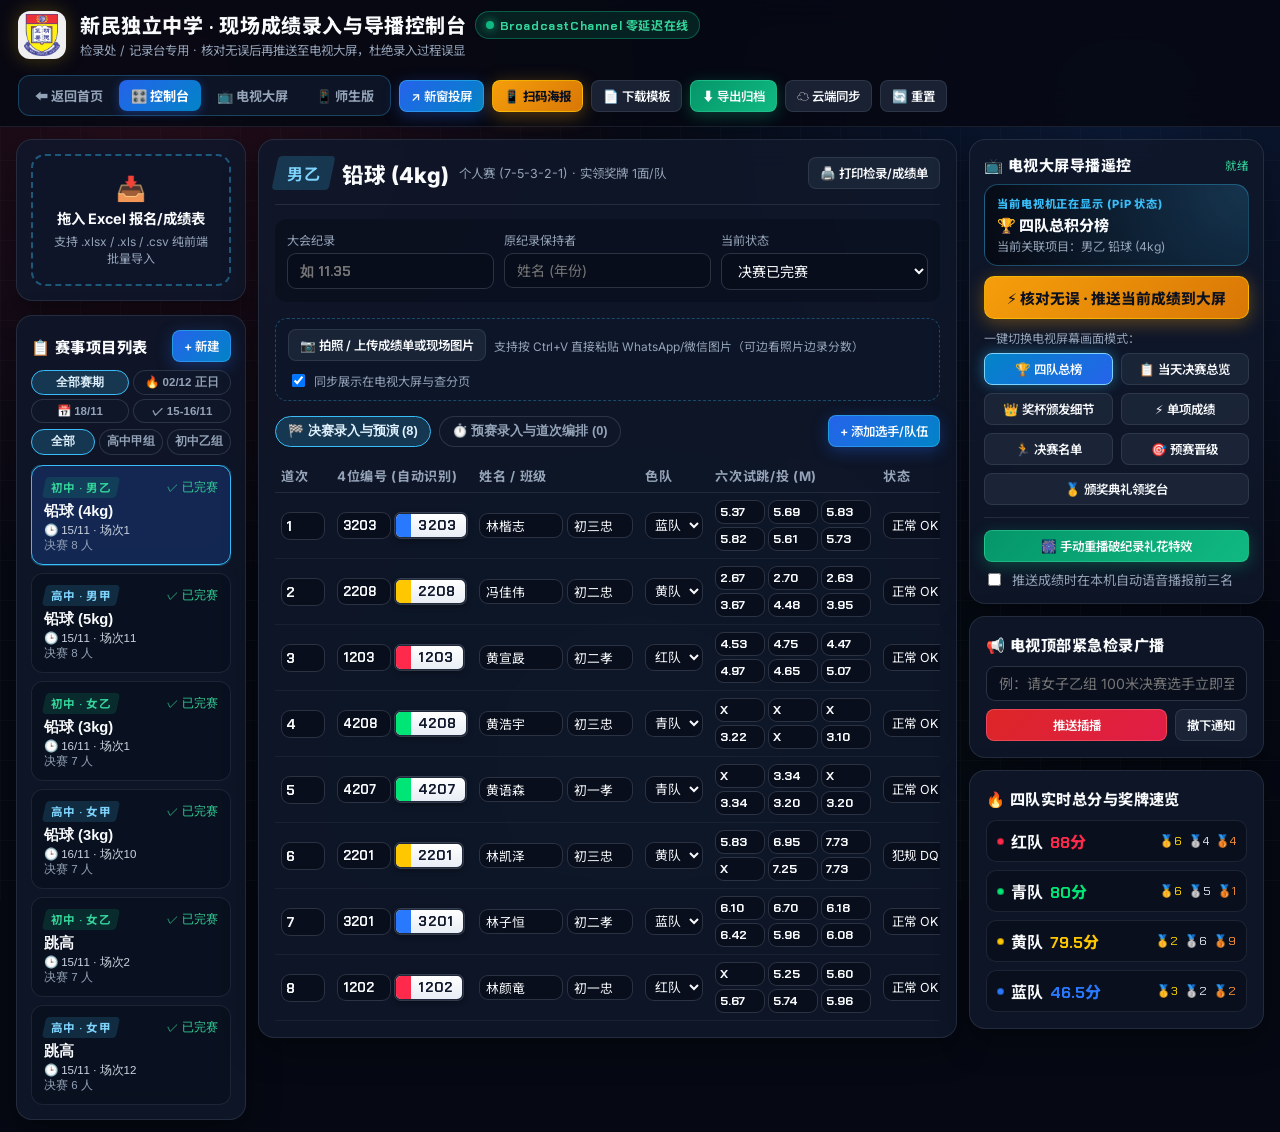
==== admin.html @ b1f63392 "feat: 优化线上电视大屏云同步速度（6秒轮询+直读GitHub最新提交+同步礼花指令）" ====
<!DOCTYPE html>
<html lang="zh-CN">
<head>
  <meta charset="UTF-8" />
  <meta name="viewport" content="width=device-width, initial-scale=1.0" />
  <title>新民独立中学 2026 运动会 · 现场录入与大屏导播控制台</title>
  <link rel="preconnect" href="https://fonts.googleapis.com" />
  <link rel="preconnect" href="https://fonts.gstatic.com" crossorigin />
  <link href="https://fonts.googleapis.com/css2?family=Chakra+Petch:wght@600;700;800&family=Inter:wght@400;500;600;700&family=Noto+Sans+SC:wght@400;500;700;900&display=swap" rel="stylesheet" />
  <link rel="stylesheet" href="https://cdnjs.cloudflare.com/ajax/libs/animate.css/4.1.1/animate.min.css" />
  <link rel="stylesheet" href="./css/style.css?v=20261126v1" />
  <script src="https://cdn.sheetjs.com/xlsx-0.20.2/package/dist/xlsx.full.min.js"></script>
  <script src="https://cdnjs.cloudflare.com/ajax/libs/qrcodejs/1.0.0/qrcode.min.js"></script>
</head>
<body class="arena-bg">
  <!-- 顶部导航 -->
  <header class="top-navbar no-print">
    <div class="nav-inner">
      <div class="brand-area">
        <div class="school-logo-wrap">
          <img src="./Sin Min Logo.png" alt="新民独立中学校徽" />
        </div>
        <div class="brand-title">
          <h1>
            <span>新民独立中学 · 现场成绩录入与导播控制台</span>
            <span class="live-dot">BroadcastChannel 零延迟在线</span>
          </h1>
          <p>检录处 / 记录台专用 · 核对无误后再推送至电视大屏，杜绝录入过程误显</p>
        </div>
      </div>

      <div class="nav-actions">
        <nav class="page-switcher-bar" aria-label="页面切换与返回">
          <a href="./index.html" class="switcher-pill" title="返回工作总览首页">⬅ 返回首页</a>
          <span class="switcher-pill active">🎛️ 控制台</span>
          <a href="./tv-display.html" class="switcher-pill" title="直接进入电视大屏页">📺 电视大屏</a>
          <a href="./live.html" target="_blank" class="switcher-pill" title="打开给全校师生看的纯净只读查分页">📱 师生版</a>
        </nav>
        <a href="./tv-display.html" target="_blank" class="btn btn-sm btn-primary" title="在新窗口打开大屏以拖动至电视/LED扩展屏">↗ 新窗投屏</a>
        <button class="btn btn-sm btn-gold" id="btn-open-qr-poster" title="生成并打印给学生与老师扫码查分的 A4 海报">📱 扫码海报</button>
        <button class="btn btn-sm" id="btn-dl-template">📄 下载模板</button>
        <button class="btn btn-sm btn-emerald" id="btn-admin-export">⬇️ 导出归档</button>
        <button class="btn btn-sm" id="btn-cloud-config">☁️ 云端同步</button>
        <button class="btn btn-sm" id="btn-reset-demo" title="重置为初始演示数据">🔄 重置</button>
      </div>
    </div>
  </header>

  <main class="admin-layout">
    <!-- 左栏：Excel 导入与项目选择 -->
    <aside class="admin-sidebar-col no-print" style="display:flex; flex-direction:column; gap:14px;">
      <div class="glass-panel" style="padding:14px;">
        <div class="dropzone-box" id="excel-dropzone">
          <div style="font-size:1.5rem; margin-bottom:4px;">📥</div>
          <div style="font-weight:700; font-size:0.9rem;">拖入 Excel 报名/成绩表</div>
          <div style="font-size:0.75rem; color:var(--text-secondary); margin-top:4px;">支持 .xlsx / .xls / .csv 纯前端批量导入</div>
          <input type="file" id="admin-excel-input" accept=".xlsx,.xls,.csv" hidden />
        </div>
      </div>

      <div class="glass-panel" style="padding:14px;">
        <div class="section-header" style="margin-bottom:8px;">
          <h2 class="section-title" style="font-size:0.95rem;">📋 赛事项目列表</h2>
          <button class="btn btn-sm btn-primary" id="btn-open-new-event">+ 新建</button>
        </div>
        <div style="display:flex; gap:4px; flex-wrap:wrap; margin-bottom:6px;" id="admin-day-tabs">
          <button class="chip-btn active" style="flex:1 1 46%; padding:4px 5px; font-size:0.72rem;" data-admin-day="all">全部赛期</button>
          <button class="chip-btn" style="flex:1 1 46%; padding:4px 5px; font-size:0.72rem;" data-admin-day="02/12">🔥 02/12 正日</button>
          <button class="chip-btn" style="flex:1 1 46%; padding:4px 5px; font-size:0.72rem;" data-admin-day="18/11">📅 18/11</button>
          <button class="chip-btn" style="flex:1 1 46%; padding:4px 5px; font-size:0.72rem;" data-admin-day="early">✓ 15-16/11</button>
        </div>
        <div style="display:flex; gap:4px; margin-bottom:10px;" id="admin-div-tabs">
          <button class="chip-btn active" style="flex:1; padding:4px 6px; font-size:0.74rem;" data-admin-div="all">全部</button>
          <button class="chip-btn" style="flex:1; padding:4px 6px; font-size:0.74rem;" data-admin-div="senior">高中甲组</button>
          <button class="chip-btn" style="flex:1; padding:4px 6px; font-size:0.74rem;" data-admin-div="junior">初中乙组</button>
        </div>
        <div class="admin-sidebar-events" id="admin-events-list"></div>
      </div>
    </aside>

    <!-- 中栏：核心成绩录入与自动计算工作台 -->
    <section class="glass-panel" style="padding:16px;" id="admin-workspace"></section>

    <!-- 右栏：大屏导播遥控与积分速览 -->
    <aside class="admin-director-col no-print" style="display:flex; flex-direction:column; gap:12px;">
      <div class="glass-panel" style="padding:14px;">
        <div class="section-header" style="margin-bottom:8px;">
          <h3 class="section-title" style="font-size:0.94rem;">📺 电视大屏导播遥控</h3>
          <span style="font-size:0.72rem; color:#34d399;" id="director-sync-hint">就绪</span>
        </div>

        <!-- PiP 电视画面实时状态预览 -->
        <div class="pip-preview" style="margin-bottom:10px; padding:10px 12px;">
          <div style="font-size:0.7rem; color:var(--accent-cyan); font-weight:800; letter-spacing:0.08em; margin-bottom:3px;">当前电视机正在显示 (PiP 状态)</div>
          <div style="font-size:0.94rem; font-weight:800;" id="pip-mode-text">-</div>
          <div style="font-size:0.76rem; color:var(--text-secondary); margin-top:2px;" id="pip-event-text">-</div>
        </div>

        <button class="btn btn-gold" style="width:100%; padding:10px 12px; font-size:0.92rem; margin-bottom:10px;" id="btn-push-results-tv">
          ⚡ 核对无误 · 推送当前成绩到大屏
        </button>

        <div style="font-size:0.76rem; color:var(--text-secondary); margin-bottom:6px;">一键切换电视屏幕画面模式：</div>
        <div class="mode-btn-grid" id="director-mode-buttons">
          <button class="btn btn-sm" data-tv-mode="standings">🏆 四队总榜</button>
          <button class="btn btn-sm" data-tv-mode="all_finals">📋 当天决赛总览</button>
          <button class="btn btn-sm" data-tv-mode="trophies">👑 奖杯颁发细节</button>
          <button class="btn btn-sm" data-tv-mode="live_results">⚡ 单项成绩</button>
          <button class="btn btn-sm" data-tv-mode="startlist">🏃 决赛名单</button>
          <button class="btn btn-sm" data-tv-mode="qualifiers">🎯 预赛晋级</button>
          <button class="btn btn-sm" data-tv-mode="podium" style="grid-column:span 2;">🥇 颁奖典礼领奖台</button>
        </div>

        <div style="display:flex; flex-direction:column; gap:8px; margin-top:12px; padding-top:12px; border-top:1px solid var(--border-subtle);">
          <button class="btn btn-sm btn-emerald" id="btn-trigger-fanfare">🎆 手动重播破纪录礼花特效</button>
          <label style="display:flex; align-items:center; gap:8px; font-size:0.82rem; cursor:pointer; color:var(--text-secondary);">
            <input type="checkbox" id="chk-auto-tts" />
            <span>推送成绩时在本机自动语音播报前三名</span>
          </label>
        </div>
      </div>

      <!-- 紧急检录通知广播 -->
      <div class="glass-panel" style="padding:16px;">
        <h3 class="section-title" style="font-size:0.95rem; margin-bottom:10px;">📢 电视顶部紧急检录广播</h3>
        <input type="text" id="input-urgent-notice" class="input-control" style="width:100%; margin-bottom:8px;" placeholder="例：请女子乙组 100米决赛选手立即至检录处！" />
        <div style="display:flex; gap:8px;">
          <button class="btn btn-sm btn-danger" style="flex:1;" id="btn-push-notice">推送插播</button>
          <button class="btn btn-sm" id="btn-clear-notice">撤下通知</button>
        </div>
      </div>

      <!-- 四队实时总分与奖牌速览 -->
      <div class="glass-panel" style="padding:16px;">
        <h3 class="section-title" style="font-size:0.95rem; margin-bottom:10px;">🔥 四队实时总分与奖牌速览</h3>
        <div id="admin-mini-standings" style="display:flex; flex-direction:column; gap:8px;"></div>
      </div>
    </aside>
  </main>

  <!-- 新建项目模态框 -->
  <div class="modal-backdrop" id="new-event-modal">
    <div class="glass-panel modal-card animate__animated animate__zoomIn animate__faster">
      <div class="section-header">
        <h3 class="section-title">➕ 新建比赛项目</h3>
        <button class="btn btn-sm" id="btn-close-new-ev">✕ 关闭</button>
      </div>
      <div style="display:grid; grid-template-columns:1fr 1fr; gap:12px;">
        <label style="font-size:0.82rem; color:var(--text-secondary);">项目名称
          <input type="text" id="new-ev-name" class="input-control" style="width:100%; margin-top:4px;" placeholder="例：400米 / 三级跳远" />
        </label>
        <label style="font-size:0.82rem; color:var(--text-secondary);">组别
          <select id="new-ev-group" class="select-control" style="width:100%; margin-top:4px;">
            <option value="男甲">男甲 (高中)</option>
            <option value="女甲">女甲 (高中)</option>
            <option value="男乙">男乙 (初中)</option>
            <option value="女乙">女乙 (初中)</option>
          </select>
        </label>
        <label style="font-size:0.82rem; color:var(--text-secondary);">项目类型
          <select id="new-ev-type" class="select-control" style="width:100%; margin-top:4px;">
            <option value="track">径赛 (时间越短越好)</option>
            <option value="field">田赛 (远度/高度越高越好，3次试跳)</option>
            <option value="relay">接力赛 (团体 10-7-5-3-1)</option>
            <option value="tug">拔河赛 (团体 10-7-5-3-1)</option>
          </select>
        </label>
        <label style="font-size:0.82rem; color:var(--text-secondary);">实体奖牌规则 (章程 9)
          <select id="new-ev-medal-rule" class="select-control" style="width:100%; margin-top:4px;">
            <option value="individual">个人项目 (前3名各1面)</option>
            <option value="relay">接力赛 (前3名各5面)</option>
            <option value="tug_or_grand">拔河 / 大队接力 (前3名各8面)</option>
          </select>
        </label>
        <label style="font-size:0.82rem; color:var(--text-secondary);">大会纪录（可选）
          <input type="text" id="new-ev-record" class="input-control" style="width:100%; margin-top:4px;" placeholder="例：52.30 或 5.45" />
        </label>
        <label style="font-size:0.82rem; color:var(--text-secondary);">比赛时间（可选）
          <input type="text" id="new-ev-time" class="input-control" style="width:100%; margin-top:4px;" placeholder="例：14:30" />
        </label>
      </div>
      <div style="margin-top:14px; display:flex; align-items:center; justify-content:space-between;">
        <label style="display:flex; align-items:center; gap:8px; font-size:0.84rem; cursor:pointer;">
          <input type="checkbox" id="new-ev-60m" />
          <span>60米项目 (启用 6 条决赛道次 4-3-2-5-1-6 规则)</span>
        </label>
        <button class="btn btn-primary" id="btn-create-event">确认创建</button>
      </div>
    </div>
  </div>

  <!-- 云端 GitHub & Google Sheets 同步配置模态框 -->
  <div class="modal-backdrop" id="cloud-modal">
    <div class="glass-panel modal-card animate__animated animate__zoomIn animate__faster">
      <div class="section-header">
        <h3 class="section-title">☁️ 云端同步设置（手机端浏览联动）</h3>
        <button class="btn btn-sm" id="btn-close-cloud">✕ 关闭</button>
      </div>
      <div style="display:flex; flex-direction:column; gap:14px;">
        <div style="padding:12px; border-radius:12px; background:rgba(56,189,248,0.08); border:1px solid rgba(56,189,248,0.28);">
          <div style="font-weight:800; font-size:0.88rem; color:#7dd3fc; margin-bottom:8px;">方案 A：GitHub Pages 直推同步（供全校师生手机浏览）</div>
          <div id="local-git-banner" style="display:none; padding:8px 10px; margin-bottom:8px; border-radius:8px; background:rgba(16,185,129,0.16); border:1px solid rgba(16,185,129,0.45); color:#6ee7b7; font-size:0.78rem; font-weight:700; line-height:1.5;">
            ✓ 本机免 Token 自动同步已启用：直接调用本电脑已登录的 Git 账号推送到 GitHub，无需填写下方 Token！
          </div>
          <div style="display:flex; flex-direction:column; gap:8px;">
            <label style="font-size:0.8rem; color:var(--text-secondary);">
              GitHub 仓库 (格式：用户名/仓库名)：
              <input type="text" id="cloud-gh-repo" class="input-control input-mono" style="width:100%; margin-top:4px;" placeholder="felixyu9722/sinmin-sports-2026" />
            </label>
            <label style="font-size:0.8rem; color:var(--text-secondary);">
              GitHub Token（仅保存在本机浏览器，不上传；用于自动更新 <code>data/live-state.json</code>）：
              <input type="password" id="cloud-gh-token" class="input-control input-mono" style="width:100%; margin-top:4px;" placeholder="ghp_... 或 github_pat_..." />
            </label>
            <label style="display:flex; align-items:center; gap:8px; font-size:0.82rem; cursor:pointer;">
              <input type="checkbox" id="cloud-gh-autopush" />
              <span>推送大屏时自动同步更新 GitHub 手机端成绩</span>
            </label>
            <div style="display:flex; gap:8px; flex-wrap:wrap;">
              <button class="btn btn-sm btn-primary" id="btn-push-gh-now">☁️ 立即同步到 GitHub</button>
              <button class="btn btn-sm" id="btn-dl-state-json">💾 导出 live-state.json</button>
            </div>
          </div>
        </div>

        <div style="padding:12px; border-radius:12px; background:rgba(15,23,42,0.55); border:1px solid var(--border-subtle);">
          <div style="font-weight:800; font-size:0.88rem; color:#e2e8f0; margin-bottom:8px;">方案 B：Google Sheets 同步（可选）</div>
          <div style="display:flex; flex-direction:column; gap:8px;">
            <label style="font-size:0.8rem; color:var(--text-secondary);">
              Google Apps Script Web App URL (推送写入表格)：
              <input type="url" id="cloud-webhook-url" class="input-control" style="width:100%; margin-top:4px;" placeholder="https://script.google.com/macros/s/.../exec" />
            </label>
            <label style="font-size:0.8rem; color:var(--text-secondary);">
              Google Sheets 已发布 CSV 链接 (从表格拉取)：
              <input type="url" id="cloud-csv-url" class="input-control" style="width:100%; margin-top:4px;" placeholder="https://docs.google.com/spreadsheets/d/.../pub?output=csv" />
            </label>
            <div style="display:flex; justify-content:flex-end; gap:8px;">
              <button class="btn btn-sm" id="btn-pull-cloud-now">从 CSV 拉取</button>
            </div>
          </div>
        </div>

        <div style="display:flex; justify-content:flex-end;">
          <button class="btn btn-emerald" id="btn-save-cloud">✓ 保存全部云端配置</button>
        </div>
      </div>
    </div>
  </div>

  <!-- 师生扫码查分 A4 海报模态框 -->
  <div class="modal-backdrop" id="qr-poster-modal">
    <div class="glass-panel modal-card animate__animated animate__zoomIn animate__faster" style="max-width:560px;">
      <div class="section-header no-print">
        <h3 class="section-title">📱 师生扫码查分海报（A4 一键打印）</h3>
        <button class="btn btn-sm" id="btn-close-qr-poster">✕ 关闭</button>
      </div>

      <div class="no-print" style="display:flex; gap:8px; margin-bottom:14px; align-items:center;">
        <input type="url" id="qr-target-url" class="input-control" style="flex:1; font-size:0.8rem;" value="https://felixyu9722.github.io/sinmin-sports-2026/live.html" />
        <button class="btn btn-sm" id="btn-regen-qr">更新二维码</button>
        <button class="btn btn-sm btn-primary" id="btn-print-qr-poster">🖨️ 打印 A4 海报</button>
      </div>

      <div id="qr-poster-printable" style="background:#ffffff; color:#0f172a; border-radius:16px; padding:28px 24px; text-align:center; border:2px solid #e2e8f0;">
        <img src="./Sin Min Logo.png" alt="新民独立中学校徽" style="width:76px; height:76px; object-fit:contain; margin-bottom:10px;" />
        <h2 style="margin:0; font-size:1.6rem; font-weight:900; color:#0f172a;">新民独立中学 2026 年度运动会</h2>
        <div style="font-size:0.82rem; color:#475569; letter-spacing:0.08em; margin-top:4px;">SIN MIN MIDDLE SCHOOL ANNUAL SPORTS MEET</div>

        <div style="display:grid; grid-template-columns:repeat(4, 1fr); gap:6px; max-width:260px; margin:16px auto;">
          <div style="height:6px; border-radius:999px; background:#ff2a4b;"></div>
          <div style="height:6px; border-radius:999px; background:#ffc700;"></div>
          <div style="height:6px; border-radius:999px; background:#2979ff;"></div>
          <div style="height:6px; border-radius:999px; background:#00e676;"></div>
        </div>

        <div style="display:inline-block; padding:14px; border-radius:14px; border:2px solid #cbd5e1; background:#ffffff; margin:6px 0 14px;">
          <div id="qr-code-container" style="display:flex; align-items:center; justify-content:center; min-width:220px; min-height:220px;"></div>
        </div>

        <div style="font-size:1.2rem; font-weight:900; color:#0f172a; margin-bottom:6px;">📱 手机扫码 · 实时查看赛程与成绩</div>
        <div style="font-size:0.88rem; color:#334155; line-height:1.6;">
          红黄蓝青实时总积分榜 · 破纪录英雄榜<br/>
          输入 4 位运动员编号或姓名，立即查看个人战绩
        </div>
        <div id="qr-url-caption" style="margin-top:12px; font-family:monospace; font-size:0.76rem; color:#64748b; word-break:break-all;">
          https://felixyu9722.github.io/sinmin-sports-2026/live.html
        </div>
      </div>
    </div>
  </div>

  <!-- 成绩单 / 现场图片放大对照弹窗 -->
  <div class="modal-backdrop" id="photo-zoom-modal">
    <div class="glass-panel modal-card" style="max-width:960px;">
      <div class="section-header" style="margin-bottom:10px;">
        <h3 class="section-title" id="photo-zoom-title">📷 成绩单 / 现场图片放大对照</h3>
        <button class="btn btn-sm" id="btn-close-photo-zoom">✕ 关闭</button>
      </div>
      <div style="text-align:center; background:rgba(9,14,28,0.8); padding:10px; border-radius:12px;">
        <img id="photo-zoom-img" src="" alt="放大图片" style="max-width:100%; max-height:76vh; border-radius:8px; object-fit:contain;" />
      </div>
    </div>
  </div>

  <datalist id="sinmin-student-datalist"></datalist>
  <script src="./student-directory/students-map.js"></script>
  <script src="./js/core.js?v=20261126v1"></script>
  <script>
    (function () {
      var S = window.SinMinSports;
      var state = S.loadState();
      var tvCmd = S.loadTvCommand(state);
      var selectedEventId = (state.events[0] && state.events[0].id) || '';
      var activeStage = 'final'; // 'final' | 'prelim'
      var sidebarDayFilter = 'all'; // 'all' | '02/12' | '18/11' | 'early'
      var sidebarDivFilter = 'all'; // 'all' | 'senior' | 'junior'

      // 加载本地学生名册自动联想（若存在于本机 student-directory）
      (function populateStudentDatalist() {
        var dl = document.getElementById('sinmin-student-datalist');
        var list = S.getLocalStudents();
        if (!dl || list.length === 0) return;
        dl.innerHTML = list.map(function (st) {
          return '<option value="' + S.escapeHtml(st.name) + '" label="' + S.escapeHtml(st.className + ' · ' + (st.gender === 'F' ? '女' : '男') + ' · ' + st.id) + '"></option>';
        }).join('');
      })();

      function getSelectedEvent() {
        var ev = (state.events || []).find(function (e) { return e.id === selectedEventId; });
        if (!ev && state.events.length > 0) {
          ev = state.events[0];
          selectedEventId = ev.id;
        }
        return ev || null;
      }

      function renderEventsSidebar() {
        var listEl = document.getElementById('admin-events-list');
        var list = (state.events || []).filter(function (ev) {
          var sch = String(ev.scheduleTime || '');
          if (sidebarDayFilter === '02/12' && sch.indexOf('02/12') === -1) return false;
          if (sidebarDayFilter === '18/11' && sch.indexOf('18/11') === -1) return false;
          if (sidebarDayFilter === 'early' && sch.indexOf('15/11') === -1 && sch.indexOf('16/11') === -1) return false;
          if (sidebarDivFilter === 'senior') return ev.group === '男甲' || ev.group === '女甲';
          if (sidebarDivFilter === 'junior') return ev.group === '男乙' || ev.group === '女乙';
          return true;
        });
        if (list.length === 0) {
          listEl.innerHTML = '<div style="padding:16px; text-align:center; font-size:0.8rem; color:var(--text-secondary);">该赛期与学部筛选下暂无项目</div>';
          return;
        }
        listEl.innerHTML = list.map(function (ev) {
          var isSelected = ev.id === selectedEventId;
          var divLabel = S.getDivisionLabel(ev.group);
          var divStyle = divLabel === '高中'
            ? 'background:rgba(56,189,248,0.16); color:#7dd3fc;'
            : (divLabel === '全校公开' ? 'background:rgba(168,85,247,0.2); color:#d8b4fe;' : 'background:rgba(16,185,129,0.16); color:#34d399;');
          var divText = ev.group === '公开' ? '全校公开' : (divLabel + ' · ' + S.escapeHtml(ev.group));
          var badge = ev.status === 'finished'
            ? '<span style="color:#34d399; font-size:0.72rem;">✓ 已完赛</span>'
            : (ev.status === 'prelims_done'
              ? '<span style="color:#fbbf24; font-size:0.72rem;">⏳ 预赛已录</span>'
              : '<span style="color:#7dd3fc; font-size:0.72rem;">🕒 待赛</span>');
          return (
            '<button class="event-selector-item ' + (isSelected ? 'active' : '') + '" data-ev-id="' + ev.id + '">' +
              '<div style="display:flex; justify-content:space-between; align-items:center; margin-bottom:4px;">' +
                '<span class="skew-tag" style="' + divStyle + ' padding:2px 7px; font-size:0.72rem;"><span>' + divText + '</span></span>' +
                badge +
              '</div>' +
              '<div style="font-weight:700; font-size:0.92rem;">' + S.escapeHtml(ev.name) + (ev.eventPhoto ? ' <span title="已附照片">📸</span>' : '') + '</div>' +
              '<div style="font-size:0.72rem; color:var(--text-secondary); margin-top:2px;">' +
                (ev.scheduleTime ? '<span style="color:#cbd5e1;">🕒 ' + S.escapeHtml(ev.scheduleTime) + '</span><br/>' : '') +
                '决赛 ' + (ev.finalEntries ? ev.finalEntries.length : 0) + ' 人' +
                (ev.prelimEntries && ev.prelimEntries.length ? ' · 预赛 ' + ev.prelimEntries.length + ' 人' : '') +
              '</div>' +
            '</button>'
          );
        }).join('');
      }

      document.getElementById('admin-day-tabs').addEventListener('click', function (e) {
        var btn = e.target.closest('button[data-admin-day]');
        if (!btn) return;
        sidebarDayFilter = btn.getAttribute('data-admin-day');
        document.querySelectorAll('#admin-day-tabs .chip-btn').forEach(function (b) { b.classList.remove('active'); });
        btn.classList.add('active');
        renderEventsSidebar();
      });

      document.getElementById('admin-div-tabs').addEventListener('click', function (e) {
        var btn = e.target.closest('button[data-admin-div]');
        if (!btn) return;
        sidebarDivFilter = btn.getAttribute('data-admin-div');
        document.querySelectorAll('#admin-div-tabs .chip-btn').forEach(function (b) { b.classList.remove('active'); });
        btn.classList.add('active');
        renderEventsSidebar();
      });

      function renderDirectorPanel() {
        var resolvedMode = tvCmd.mode === 'mvp' ? 'trophies' : tvCmd.mode;
        var modeInfo = S.TV_MODES[resolvedMode] || S.TV_MODES.standings;
        document.getElementById('pip-mode-text').textContent = modeInfo.icon + ' ' + modeInfo.label;
        var tvEv = (state.events || []).find(function (e) { return e.id === tvCmd.eventId; });
        document.getElementById('pip-event-text').textContent = tvEv ? ('当前关联项目：' + tvEv.group + ' ' + tvEv.name) : '全校实时总积分大屏';

        document.querySelectorAll('#director-mode-buttons [data-tv-mode]').forEach(function (btn) {
          btn.classList.toggle('is-active', btn.getAttribute('data-tv-mode') === resolvedMode);
        });

        document.getElementById('input-urgent-notice').value = tvCmd.urgentNotice || '';

        var standings = S.computeStandings(state);
        var miniEl = document.getElementById('admin-mini-standings');
        miniEl.innerHTML = standings.rankedTeams.map(function (t) {
          return (
            '<div style="display:flex; align-items:center; justify-content:space-between; gap:8px; padding:8px 10px; border-radius:10px; background:rgba(9,14,28,0.7); border:1px solid rgba(148,163,184,0.14);">' +
              '<div style="display:flex; align-items:center; gap:7px;">' +
                '<span class="bib-dot team-dot-' + t.id + '"></span>' +
                '<strong>' + S.escapeHtml(t.name) + '</strong>' +
                '<span style="font-family:var(--font-display); font-weight:800; color:' + t.color + ';">' + t.points + '分</span>' +
              '</div>' +
              '<div style="font-size:0.76rem; color:var(--text-secondary); display:flex; gap:6px; font-family:var(--font-mono);">' +
                '<span style="color:var(--gold);">🥇' + t.gold + '</span>' +
                '<span style="color:var(--silver);">🥈' + t.silver + '</span>' +
                '<span style="color:var(--bronze);">🥉' + t.bronze + '</span>' +
              '</div>' +
            '</div>'
          );
        }).join('');
      }

      function renderWorkspace() {
        var ws = document.getElementById('admin-workspace');
        var ev = getSelectedEvent();
        if (!ev) {
          ws.innerHTML = '<div style="padding:40px; text-align:center; color:var(--text-secondary);">请从左侧选择或新建一个比赛项目。</div>';
          return;
        }

        // 若当前项目只有预赛数据且无决赛数据，自动切到预赛页签
        if ((!ev.finalEntries || ev.finalEntries.length === 0) && ev.prelimEntries && ev.prelimEntries.length > 0 && activeStage !== 'prelim') {
          activeStage = 'prelim';
        }

        var dnsWarnings = S.getDnsDisqualifications(state).warnings;
        var isField = ev.type === 'field';
        var entriesList = activeStage === 'prelim' ? (ev.prelimEntries || []) : (ev.finalEntries || []);

        // 实时预演计算名次、得分与破纪录
        var previewMap = {};
        if (activeStage === 'prelim') {
          var qInfo = S.computePrelimQualifiers(ev);
          qInfo.entries.forEach(function (item) {
            previewMap[(item.bib || '') + '_' + (item.lane || '') + '_' + (item.heat || 1)] = item;
          });
        } else {
          var fComputed = S.calculateEntries(ev.finalEntries || [], ev, true);
          fComputed.forEach(function (item) {
            previewMap[(item.bib || '') + '_' + (item.lane || '') + '_' + (item._origIdx)] = item;
          });
        }

        var tableBodyHtml = entriesList.map(function (entry, idx) {
          var key = activeStage === 'prelim'
            ? ((entry.bib || '') + '_' + (entry.lane || '') + '_' + (entry.heat || 1))
            : ((entry.bib || '') + '_' + (entry.lane || '') + '_' + idx);
          var calc = previewMap[key] || {};
          var tid = S.normalizeTeamId(entry.team);
          var grp = entry.group || ev.group;
          var dnsWarn = dnsWarnings[ev.id + '|' + entry.bib];

          var previewBadge = '';
          if (activeStage === 'prelim') {
            previewBadge = (calc.heatRank ? ('组第' + calc.heatRank + ' ') : '') +
              (calc.qualBadge ? '<span class="badge-q-big">✓ 晋级决赛</span>' : '');
          } else {
            if (calc.rank) {
              previewBadge += '<strong style="color:' + (calc.rank === 1 ? 'var(--gold)' : '#e2e8f0') + ';">第' + calc.rank + '名</strong> ';
            }
            if (calc.points > 0) {
              previewBadge += '<span style="color:#34d399; font-weight:700;">+' + calc.points + '分</span> ';
            }
            if (calc.isRecord) {
              previewBadge += '<span class="badge-record">NR</span> ';
            }
          }

          var resultInputsHtml = '';
          if (isField) {
            if (ev.name && ev.name.indexOf('跳高') !== -1) {
              resultInputsHtml = (
                '<div style="display:flex; gap:4px; flex-wrap:wrap;">' +
                  '<input type="text" class="input-control input-mono" style="width:62px; padding:4px 5px; font-size:0.8rem;" data-field="result" data-idx="' + idx + '" value="' + S.escapeHtml(entry.result || '') + '" placeholder="最佳m" />' +
                  '<input type="text" class="input-control" style="width:92px; padding:4px 5px; font-size:0.78rem;" data-field="note" data-idx="' + idx + '" value="' + S.escapeHtml(entry.note || '') + '" placeholder="跃高记录" />' +
                '</div>'
              );
            } else {
              resultInputsHtml = (
                '<div style="display:grid; grid-template-columns:repeat(3, 50px); gap:3px;">' +
                  '<input type="text" class="input-control input-mono" style="width:50px; padding:3px 4px; font-size:0.78rem;" data-field="attempt1" data-idx="' + idx + '" value="' + S.escapeHtml(entry.attempt1 || '') + '" placeholder="试1" />' +
                  '<input type="text" class="input-control input-mono" style="width:50px; padding:3px 4px; font-size:0.78rem;" data-field="attempt2" data-idx="' + idx + '" value="' + S.escapeHtml(entry.attempt2 || '') + '" placeholder="试2" />' +
                  '<input type="text" class="input-control input-mono" style="width:50px; padding:3px 4px; font-size:0.78rem;" data-field="attempt3" data-idx="' + idx + '" value="' + S.escapeHtml(entry.attempt3 || '') + '" placeholder="试3" />' +
                  '<input type="text" class="input-control input-mono" style="width:50px; padding:3px 4px; font-size:0.78rem;" data-field="attempt4" data-idx="' + idx + '" value="' + S.escapeHtml(entry.attempt4 || '') + '" placeholder="试4" />' +
                  '<input type="text" class="input-control input-mono" style="width:50px; padding:3px 4px; font-size:0.78rem;" data-field="attempt5" data-idx="' + idx + '" value="' + S.escapeHtml(entry.attempt5 || '') + '" placeholder="试5" />' +
                  '<input type="text" class="input-control input-mono" style="width:50px; padding:3px 4px; font-size:0.78rem;" data-field="attempt6" data-idx="' + idx + '" value="' + S.escapeHtml(entry.attempt6 || '') + '" placeholder="试6" />' +
                '</div>'
              );
            }
          } else {
            resultInputsHtml = (
              '<input type="text" class="input-control input-mono" style="width:82px; padding:5px 6px; font-size:0.82rem;" data-field="result" data-idx="' + idx + '" value="' + S.escapeHtml(entry.result || '') + '" placeholder="' + (ev.type === 'tug' ? '名次1-4' : '11.42') + '" />'
            );
          }

          return (
            '<tr data-row-idx="' + idx + '">' +
              (activeStage === 'prelim' ? '<td><input type="number" min="1" class="input-control input-mono" style="width:42px; padding:4px;" data-field="heat" data-idx="' + idx + '" value="' + (entry.heat || 1) + '" /></td>' : '') +
              '<td><input type="number" min="1" max="8" class="input-control input-mono" style="width:44px; padding:4px;" data-field="lane" data-idx="' + idx + '" value="' + (entry.lane || (idx + 1)) + '" /></td>' +
              '<td>' +
                '<div style="display:flex; align-items:center; gap:4px;">' +
                  '<input type="text" maxlength="4" class="input-control input-mono" style="width:54px; padding:4px 5px; font-size:0.8rem;" data-field="bib" data-idx="' + idx + '" value="' + S.escapeHtml(entry.bib || '') + '" placeholder="1101" />' +
                  S.renderBibHtml(entry.bib, grp) +
                '</div>' +
              '</td>' +
              '<td>' +
                '<div style="display:flex; gap:4px;">' +
                  '<input type="text" list="sinmin-student-datalist" class="input-control" style="width:84px; padding:4px 6px; font-size:0.8rem;" data-field="name" data-idx="' + idx + '" value="' + S.escapeHtml(entry.name || '') + '" placeholder="姓名" />' +
                  '<input type="text" class="input-control" style="width:66px; padding:4px 6px; font-size:0.8rem;" data-field="className" data-idx="' + idx + '" value="' + S.escapeHtml(entry.className || '') + '" placeholder="班级" />' +
                '</div>' +
                (dnsWarn ? '<div class="badge-status-warn" style="margin-top:4px;">' + S.escapeHtml(dnsWarn) + '</div>' : '') +
              '</td>' +
              '<td>' +
                '<select class="select-control" style="padding:4px 5px; font-size:0.8rem;" data-field="team" data-idx="' + idx + '">' +
                  '<option value="red" ' + (tid === 'red' ? 'selected' : '') + '>红队</option>' +
                  '<option value="yellow" ' + (tid === 'yellow' ? 'selected' : '') + '>黄队</option>' +
                  '<option value="blue" ' + (tid === 'blue' ? 'selected' : '') + '>蓝队</option>' +
                  '<option value="green" ' + (tid === 'green' ? 'selected' : '') + '>青队</option>' +
                '</select>' +
              '</td>' +
              '<td>' + resultInputsHtml + '</td>' +
              '<td>' +
                '<select class="select-control" style="padding:4px 4px; font-size:0.78rem;" data-field="status" data-idx="' + idx + '">' +
                  '<option value="OK" ' + ((entry.status || 'OK') === 'OK' ? 'selected' : '') + '>正常 OK</option>' +
                  '<option value="DNS" ' + (entry.status === 'DNS' ? 'selected' : '') + '>缺席 DNS</option>' +
                  '<option value="DNF" ' + (entry.status === 'DNF' ? 'selected' : '') + '>未完 DNF</option>' +
                  '<option value="DQ" ' + (entry.status === 'DQ' ? 'selected' : '') + '>犯规 DQ</option>' +
                  '<option value="NM" ' + (entry.status === 'NM' ? 'selected' : '') + '>无成绩 NM</option>' +
                '</select>' +
              '</td>' +
              '<td style="white-space:nowrap;">' + (previewBadge || '<span style="color:var(--text-muted);">-</span>') + '</td>' +
              '<td class="no-print"><button class="btn btn-sm" style="color:#fca5a5;" data-del-idx="' + idx + '" title="移除该行">✕</button></td>' +
            '</tr>'
          );
        }).join('');

        ws.innerHTML = (
          '<div class="section-header" style="border-bottom:1px solid var(--border-subtle); padding-bottom:14px;">' +
            '<div style="display:flex; align-items:center; gap:10px; flex-wrap:wrap;">' +
              '<span class="skew-tag" style="background:rgba(56,189,248,0.2); color:#7dd3fc; padding:5px 12px;"><span>' + S.escapeHtml(ev.group) + '</span></span>' +
              '<h2 style="margin:0; font-size:1.35rem; font-weight:800;">' + S.escapeHtml(ev.name) + '</h2>' +
              '<span style="font-size:0.78rem; color:var(--text-secondary);">' + (ev.isTeam ? '团体赛 (10-7-5-3-1)' : '个人赛 (7-5-3-2-1)') + ' · 实领奖牌 ' + (ev.physicalMedalCount || 1) + '面/队</span>' +
            '</div>' +
            '<div class="no-print" style="display:flex; gap:8px;">' +
              '<button class="btn btn-sm" id="btn-print-sheet">🖨️ 打印检录/成绩单</button>' +
            '</div>' +
          '</div>' +

          '<div class="no-print" style="display:grid; grid-template-columns:repeat(3, minmax(0, 1fr)); gap:10px; margin-bottom:16px; padding:12px; border-radius:12px; background:rgba(9,14,28,0.6);">' +
            '<label style="font-size:0.76rem; color:var(--text-secondary);">大会纪录' +
              '<input type="text" id="ev-meta-record" class="input-control input-mono" style="width:100%; margin-top:4px;" value="' + S.escapeHtml(ev.recordMark || '') + '" placeholder="如 11.35" />' +
            '</label>' +
            '<label style="font-size:0.76rem; color:var(--text-secondary);">原纪录保持者' +
              '<input type="text" id="ev-meta-holder" class="input-control" style="width:100%; margin-top:4px;" value="' + S.escapeHtml(ev.recordHolder || '') + '" placeholder="姓名 (年份)" />' +
            '</label>' +
            '<label style="font-size:0.76rem; color:var(--text-secondary);">当前状态' +
              '<select id="ev-meta-status" class="select-control" style="width:100%; margin-top:4px;">' +
                '<option value="startlist" ' + (ev.status === 'startlist' ? 'selected' : '') + '>待赛 / 检录中</option>' +
                '<option value="prelims_done" ' + (ev.status === 'prelims_done' ? 'selected' : '') + '>预赛已完成</option>' +
                '<option value="finished" ' + (ev.status === 'finished' ? 'selected' : '') + '>决赛已完赛</option>' +
              '</select>' +
            '</label>' +
          '</div>' +

          '<div class="no-print" style="margin-bottom:14px; padding:10px 12px; border-radius:12px; background:rgba(15,23,42,0.72); border:1px dashed rgba(56,189,248,0.32);">' +
            '<div style="display:flex; align-items:center; justify-content:space-between; gap:10px; flex-wrap:wrap;">' +
              '<div style="display:flex; align-items:center; gap:8px; flex-wrap:wrap;">' +
                '<label class="btn btn-sm" style="cursor:pointer;">' +
                  '📷 拍照 / 上传成绩单或现场图片' +
                  '<input type="file" id="ev-photo-input" accept="image/*" capture="environment" hidden />' +
                '</label>' +
                '<span style="font-size:0.74rem; color:var(--text-secondary);">支持按 Ctrl+V 直接粘贴 WhatsApp/微信图片（可边看照片边录分数）</span>' +
              '</div>' +
              '<label style="display:flex; align-items:center; gap:6px; font-size:0.76rem; color:var(--text-secondary); cursor:pointer;">' +
                '<input type="checkbox" id="ev-photo-public" ' + (ev.showPhotoPublic !== false ? 'checked' : '') + ' />' +
                '<span>同步展示在电视大屏与查分页</span>' +
              '</label>' +
            '</div>' +
            (ev.eventPhoto
              ? '<div style="margin-top:10px; padding:8px; border-radius:10px; background:rgba(6,9,19,0.85); border:1px solid rgba(148,163,184,0.2);">' +
                  '<div style="display:flex; justify-content:space-between; align-items:center; margin-bottom:6px; gap:8px;">' +
                    '<span style="font-size:0.75rem; color:#7dd3fc; font-weight:700;">📸 已附加图片参考（录分时对照使用）：</span>' +
                    '<div style="display:flex; gap:6px;">' +
                      '<button class="btn btn-sm" id="btn-zoom-ev-photo">🔍 放大看图</button>' +
                      '<button class="btn btn-sm" style="color:#fca5a5;" id="btn-del-ev-photo">🗑️ 移除图片</button>' +
                    '</div>' +
                  '</div>' +
                  '<div style="max-height:260px; overflow:auto; text-align:center;">' +
                    '<img src="' + ev.eventPhoto + '" alt="现场图片" style="max-width:100%; border-radius:6px; object-fit:contain;" />' +
                  '</div>' +
                '</div>'
              : '') +
          '</div>' +

          '<div class="no-print" style="display:flex; align-items:center; justify-content:space-between; gap:10px; flex-wrap:wrap; margin-bottom:12px;">' +
            '<div style="display:flex; gap:8px;">' +
              '<button class="chip-btn ' + (activeStage === 'final' ? 'active' : '') + '" id="tab-stage-final">🏁 决赛录入与预演 (' + (ev.finalEntries ? ev.finalEntries.length : 0) + ')</button>' +
              '<button class="chip-btn ' + (activeStage === 'prelim' ? 'active' : '') + '" id="tab-stage-prelim">⏱️ 预赛录入与道次编排 (' + (ev.prelimEntries ? ev.prelimEntries.length : 0) + ')</button>' +
            '</div>' +
            '<div style="display:flex; gap:8px;">' +
              (activeStage === 'prelim' ? '<button class="btn btn-sm btn-emerald" id="btn-gen-finals">⚡ 依章程一键生成决赛名单与道次</button>' : '') +
              '<button class="btn btn-sm btn-primary" id="btn-add-entry">+ 添加选手/队伍</button>' +
            '</div>' +
          '</div>' +

          '<div class="data-table-wrap">' +
            '<table class="data-table" id="admin-entry-table">' +
              '<thead><tr>' +
                (activeStage === 'prelim' ? '<th>分组</th>' : '') +
                '<th>道次</th><th>4位编号 (自动识别)</th><th>姓名 / 班级</th><th>色队</th>' +
                '<th>' + (isField ? ((ev.name && ev.name.indexOf('跳高') !== -1) ? '成绩 / 跃高记录' : '六次试跳/投 (m)') : (ev.type === 'tug' ? '名次' : '成绩')) + '</th>' +
                '<th>状态</th><th>实时名次/得分预演</th><th class="no-print">操作</th>' +
              '</tr></thead>' +
              '<tbody>' + (tableBodyHtml || '<tr><td colspan="9" style="text-align:center; padding:24px; color:var(--text-secondary);">暂无选手，请点击右上角「+ 添加选手/队伍」或拖入 Excel 导入。</td></tr>') + '</tbody>' +
            '</table>' +
          '</div>'
        );
      }

      function persistAndSyncLocal(broadcast) {
        S.saveState(state, broadcast !== false);
        renderEventsSidebar();
        renderDirectorPanel();
      }

      // 事件代理：工作台输入实时自动识别编号与计算
      document.getElementById('admin-workspace').addEventListener('input', function (e) {
        var ev = getSelectedEvent();
        if (!ev) return;

        if (e.target.id === 'ev-meta-record') { ev.recordMark = e.target.value.trim(); persistAndSyncLocal(false); renderWorkspace(); return; }
        if (e.target.id === 'ev-meta-holder') { ev.recordHolder = e.target.value.trim(); persistAndSyncLocal(false); return; }

        var idx = e.target.getAttribute('data-idx');
        var field = e.target.getAttribute('data-field');
        if (idx === null || !field) return;

        var list = activeStage === 'prelim' ? ev.prelimEntries : ev.finalEntries;
        var entry = list[Number(idx)];
        if (!entry) return;

        var val = e.target.value;
        if (field === 'lane' || field === 'heat') {
          entry[field] = Number(val) || 1;
        } else if (field === 'bib') {
          entry.bib = val.trim();
          var parsed = S.parseBib(entry.bib);
          if (parsed.valid) {
            entry.team = parsed.team;
            entry.group = parsed.group;
          }
          persistAndSyncLocal(false);
          renderWorkspace();
          return;
        } else {
          entry[field] = val;
          if (field === 'result' || field.indexOf('attempt') === 0) {
            delete entry.tieBreakVal;
          }
          if (field === 'result' && ev.name && ev.name.indexOf('跳高') !== -1) {
            entry.attempt1 = val.trim();
          }
          if (field === 'name') {
            var matchedStudent = S.findLocalStudent(val);
            if (matchedStudent && matchedStudent.className && !entry.className) {
              entry.className = matchedStudent.className;
            }
          }
        }

        if (activeStage === 'final' && (field === 'result' || field.indexOf('attempt') === 0) && val.trim()) {
          ev.status = 'finished';
        }
        persistAndSyncLocal(false);
      });

      // 当输入失焦或下拉更改时重绘实时名次/得分预演（避免打字时焦点丢失）
      document.getElementById('admin-workspace').addEventListener('change', function (e) {
        var ev = getSelectedEvent();
        if (!ev) return;
        if (e.target.id === 'ev-meta-status') {
          ev.status = e.target.value;
          persistAndSyncLocal(true);
          renderWorkspace();
          return;
        }
        if (e.target.id === 'ev-photo-public') {
          ev.showPhotoPublic = e.target.checked;
          persistAndSyncLocal(true);
          S.showToast(ev.showPhotoPublic ? '已开启在电视大屏与查分页展示该项目照片' : '已设为仅控制台对照（不公开展示）');
          return;
        }
        if (e.target.id === 'ev-photo-input' && e.target.files && e.target.files[0]) {
          applyEventPhotoFile(e.target.files[0]);
          e.target.value = '';
          return;
        }
        if (e.target.getAttribute('data-field')) {
          renderWorkspace();
        }
      });

      function applyEventPhotoFile(file) {
        var ev = getSelectedEvent();
        if (!ev || !file) return;
        S.compressImageFile(file, 1100, 0.78).then(function (dataUrl) {
          ev.eventPhoto = dataUrl;
          if (ev.showPhotoPublic === undefined) ev.showPhotoPublic = true;
          persistAndSyncLocal(true);
          renderWorkspace();
          S.showToast('📸 已加载【' + ev.group + ' ' + ev.name + '】照片（可对照录入并同步推屏）');
        }).catch(function (err) {
          S.showToast('图片处理失败：' + err.message);
        });
      }

      document.addEventListener('paste', function (e) {
        var ev = getSelectedEvent();
        if (!ev || !e.clipboardData || !e.clipboardData.items) return;
        for (var i = 0; i < e.clipboardData.items.length; i++) {
          var item = e.clipboardData.items[i];
          if (item.type && item.type.indexOf('image/') === 0) {
            var file = item.getAsFile();
            if (file) {
              e.preventDefault();
              applyEventPhotoFile(file);
              break;
            }
          }
        }
      });

      var zoomModal = document.getElementById('photo-zoom-modal');
      document.getElementById('btn-close-photo-zoom').addEventListener('click', function () {
        zoomModal.classList.remove('open');
      });
      zoomModal.addEventListener('click', function (e) {
        if (e.target === zoomModal) zoomModal.classList.remove('open');
      });

      document.getElementById('admin-workspace').addEventListener('click', function (e) {
        var ev = getSelectedEvent();
        if (!ev) return;

        if (e.target.id === 'tab-stage-final') { activeStage = 'final'; renderWorkspace(); return; }
        if (e.target.id === 'tab-stage-prelim') { activeStage = 'prelim'; renderWorkspace(); return; }
        if (e.target.id === 'btn-print-sheet') { window.print(); return; }
        if (e.target.id === 'btn-del-ev-photo') {
          delete ev.eventPhoto;
          persistAndSyncLocal(true);
          renderWorkspace();
          S.showToast('已移除该项目照片');
          return;
        }
        if (e.target.id === 'btn-zoom-ev-photo' && ev.eventPhoto) {
          document.getElementById('photo-zoom-title').textContent = '📷 ' + ev.group + ' ' + ev.name + ' 成绩单/实拍放大对照';
          document.getElementById('photo-zoom-img').src = ev.eventPhoto;
          zoomModal.classList.add('open');
          return;
        }

        if (e.target.id === 'btn-add-entry') {
          var targetArr = activeStage === 'prelim' ? ev.prelimEntries : ev.finalEntries;
          targetArr.push({
            heat: 1,
            lane: targetArr.length + 1,
            bib: '',
            name: '',
            className: '',
            team: 'red',
            group: ev.group,
            result: '',
            attempt1: '',
            attempt2: '',
            attempt3: '',
            status: 'OK'
          });
          persistAndSyncLocal(false);
          renderWorkspace();
          return;
        }

        if (e.target.id === 'btn-gen-finals') {
          var qInfo = S.computePrelimQualifiers(ev);
          if (qInfo.qualifiers.length === 0) {
            S.showToast('请先在预赛录入有效成绩后再生成决赛名单');
            return;
          }
          ev.finalEntries = qInfo.qualifiers;
          ev.status = 'prelims_done';
          activeStage = 'final';
          persistAndSyncLocal(true);
          renderWorkspace();
          S.showToast('已按章程 (' + qInfo.laneRule + ') 生成 ' + qInfo.qualifiers.length + ' 人决赛道次！');
          return;
        }

        var delBtn = e.target.closest('button[data-del-idx]');
        if (delBtn) {
          var delIdx = Number(delBtn.getAttribute('data-del-idx'));
          var arr = activeStage === 'prelim' ? ev.prelimEntries : ev.finalEntries;
          arr.splice(delIdx, 1);
          persistAndSyncLocal(false);
          renderWorkspace();
        }
      });

      // 左侧项目切换
      document.getElementById('admin-events-list').addEventListener('click', function (e) {
        var btn = e.target.closest('button[data-ev-id]');
        if (!btn) return;
        selectedEventId = btn.getAttribute('data-ev-id');
        activeStage = 'final';
        renderEventsSidebar();
        renderWorkspace();
      });

      var localSyncAvailable = false;
      if (S.isLocalSyncHost()) {
        fetch('./api/local-sync-status?_t=' + Date.now(), { cache: 'no-store' })
          .then(function (r) { return r.ok ? r.json() : null; })
          .then(function (d) {
            if (d && d.ok) {
              localSyncAvailable = true;
              if (state.meta && state.meta.githubAutoPush === undefined) {
                state.meta.githubAutoPush = true;
              }
            }
          })
          .catch(function () {});
      }

      function maybeAutoPushGitHub() {
        var token = S.getSavedGithubToken();
        var canLocal = localSyncAvailable && S.isLocalSyncHost();
        var shouldAuto = state.meta && (state.meta.githubAutoPush === true || (state.meta.githubAutoPush !== false && canLocal));
        if (shouldAuto && (token || canLocal)) {
          S.pushStateToGitHub(state.meta.githubRepo, token, state)
            .then(function () { S.showToast('☁️ 已同步推送至云端（第2电视与师生手机端将在约15秒内更新）'); })
            .catch(function (err) { S.showToast('GitHub 云端同步失败：' + err.message); });
        }
      }

      function syncRemoteTvCommand(cmdPatch) {
        tvCmd = S.pushTvCommand(cmdPatch);
        state.meta = state.meta || {};
        state.meta.remoteTvCommand = Object.assign({}, tvCmd);
        persistAndSyncLocal(true);
        renderDirectorPanel();
        maybeAutoPushGitHub();
      }

      // 导播遥控：推送成绩到大屏
      document.getElementById('btn-push-results-tv').addEventListener('click', function () {
        var ev = getSelectedEvent();
        if (!ev) return;
        if (activeStage === 'final' && ev.finalEntries.some(function (x) { return x.result || x.attempt1; })) {
          ev.status = 'finished';
        }

        var targetMode = activeStage === 'prelim' ? 'qualifiers' : 'live_results';
        syncRemoteTvCommand({ mode: targetMode, eventId: ev.id });

        // 若配置了 Google Apps Script Webhook，则同步写入云端表格
        if (state.meta && state.meta.googleAppsScriptUrl) {
          S.pushToGoogleAppsScript(state.meta.googleAppsScriptUrl, state).catch(function () {});
        }

        // 自动语音播报
        if (document.getElementById('chk-auto-tts').checked && targetMode === 'live_results') {
          var ranked = S.calculateEntries(ev.finalEntries || [], ev, true).filter(function (x) { return x.rank && x.rank <= 3; });
          if (ranked.length > 0) {
            var speech = ev.group + ev.name + '决赛成绩揭晓。' + ranked.map(function (r) {
              return '第' + r.rank + '名，' + S.TEAMS[S.normalizeTeamId(r.team)].name + r.name + '，成绩' + S.formatMarkDisplay(r, ev) + (r.isRecord ? '，打破大会纪录！' : '。');
            }).join('');
            S.speakAnnouncement(speech);
          }
        }
        S.showToast('🚀 已将【' + ev.group + ' ' + ev.name + '】推送至电视大屏幕！');
      });

      // 七大电视模式切换
      document.getElementById('director-mode-buttons').addEventListener('click', function (e) {
        var btn = e.target.closest('button[data-tv-mode]');
        if (!btn) return;
        var mode = btn.getAttribute('data-tv-mode');
        var ev = getSelectedEvent();
        syncRemoteTvCommand({ mode: mode, eventId: ev ? ev.id : '' });
        S.showToast('📺 电视大屏已切换至：' + S.TV_MODES[mode].label);
      });

      document.getElementById('btn-trigger-fanfare').addEventListener('click', function () {
        var ev = getSelectedEvent();
        syncRemoteTvCommand({ mode: 'live_results', eventId: ev ? ev.id : '', playFanfareAt: Date.now() });
        S.showToast('🎆 已向本地与云端电视大屏发送礼花庆祝指令！');
      });

      // 紧急检录通知
      document.getElementById('btn-push-notice').addEventListener('click', function () {
        var text = document.getElementById('input-urgent-notice').value.trim();
        syncRemoteTvCommand({ urgentNotice: text });
        S.showToast(text ? '📢 紧急通知已推送至电视大屏顶部' : '请输入通知内容');
      });
      document.getElementById('btn-clear-notice').addEventListener('click', function () {
        document.getElementById('input-urgent-notice').value = '';
        syncRemoteTvCommand({ urgentNotice: '' });
        S.showToast('已撤下电视紧急通知横幅');
      });

      // Excel 拖放导入
      var dropzone = document.getElementById('excel-dropzone');
      var fileInput = document.getElementById('admin-excel-input');
      dropzone.addEventListener('click', function () { fileInput.click(); });
      dropzone.addEventListener('dragover', function (e) { e.preventDefault(); dropzone.classList.add('dragover'); });
      dropzone.addEventListener('dragleave', function () { dropzone.classList.remove('dragover'); });
      dropzone.addEventListener('drop', function (e) {
        e.preventDefault();
        dropzone.classList.remove('dragover');
        if (e.dataTransfer.files && e.dataTransfer.files[0]) {
          handleExcelUpload(e.dataTransfer.files[0]);
        }
      });
      fileInput.addEventListener('change', function (e) {
        if (e.target.files && e.target.files[0]) handleExcelUpload(e.target.files[0]);
        e.target.value = '';
      });

      function handleExcelUpload(file) {
        S.importExcelFile(file, state).then(function (res) {
          state = res.state;
          persistAndSyncLocal(true);
          renderWorkspace();
          S.showToast('Excel 批量导入成功：共处理 ' + res.importedCount + ' 条记录！');
        }).catch(function (err) {
          S.showToast('Excel 导入失败：' + err.message);
        });
      }

      document.getElementById('btn-dl-template').addEventListener('click', function () {
        S.downloadTemplateExcel();
        S.showToast('已下载《新民独立中学2026运动会_报名与成绩导入模板.xlsx》');
      });

      document.getElementById('btn-admin-export').addEventListener('click', function () {
        S.exportArchiveExcel(state);
        S.showToast('已导出完整运动会成绩归档 Excel');
      });

      document.getElementById('btn-reset-demo').addEventListener('click', function () {
        if (!confirm('确认将本地数据重置为新民独立中学 2026 默认演示赛程吗？')) return;
        state = S.createDefaultState();
        selectedEventId = state.events[0].id;
        persistAndSyncLocal(true);
        renderWorkspace();
        S.showToast('已恢复默认演示数据');
      });

      // 新建项目模态框
      var newEvModal = document.getElementById('new-event-modal');
      document.getElementById('btn-open-new-event').addEventListener('click', function () { newEvModal.classList.add('open'); });
      document.getElementById('btn-close-new-ev').addEventListener('click', function () { newEvModal.classList.remove('open'); });
      document.getElementById('btn-create-event').addEventListener('click', function () {
        var name = document.getElementById('new-ev-name').value.trim();
        if (!name) { S.showToast('请输入项目名称'); return; }
        var group = document.getElementById('new-ev-group').value;
        var type = document.getElementById('new-ev-type').value;
        var medalRule = document.getElementById('new-ev-medal-rule').value;
        var isTeam = type === 'relay' || type === 'tug' || medalRule !== 'individual';
        var newEv = {
          id: 'ev_' + Date.now(),
          order: state.events.length + 1,
          name: name,
          group: group,
          type: type,
          isTeam: isTeam,
          is60m: document.getElementById('new-ev-60m').checked || name.indexOf('60') !== -1,
          windCheck: false,
          wind: '',
          physicalMedalCount: medalRule === 'tug_or_grand' ? 8 : (medalRule === 'relay' ? 5 : 1),
          teamMedalRule: medalRule,
          recordMark: document.getElementById('new-ev-record').value.trim(),
          recordHolder: '',
          scheduleTime: document.getElementById('new-ev-time').value.trim(),
          status: 'startlist',
          prelimEntries: [],
          finalEntries: []
        };
        state.events.push(newEv);
        selectedEventId = newEv.id;
        newEvModal.classList.remove('open');
        persistAndSyncLocal(true);
        renderWorkspace();
        S.showToast('已创建新项目：' + group + ' ' + name);
      });

      // 云端配置模态框
      var cloudModal = document.getElementById('cloud-modal');
      document.getElementById('btn-cloud-config').addEventListener('click', function () {
        document.getElementById('cloud-gh-repo').value = (state.meta && state.meta.githubRepo) || S.DEFAULT_GITHUB_REPO;
        document.getElementById('cloud-gh-token').value = S.getSavedGithubToken();
        var autoVal = state.meta && state.meta.githubAutoPush;
        document.getElementById('cloud-gh-autopush').checked = autoVal === undefined ? localSyncAvailable : !!autoVal;
        document.getElementById('local-git-banner').style.display = localSyncAvailable ? 'block' : 'none';
        document.getElementById('cloud-webhook-url').value = (state.meta && state.meta.googleAppsScriptUrl) || '';
        document.getElementById('cloud-csv-url').value = (state.meta && state.meta.googleSheetCsvUrl) || '';
        cloudModal.classList.add('open');
      });
      document.getElementById('btn-close-cloud').addEventListener('click', function () { cloudModal.classList.remove('open'); });
      document.getElementById('btn-save-cloud').addEventListener('click', function () {
        state.meta.githubRepo = document.getElementById('cloud-gh-repo').value.trim() || S.DEFAULT_GITHUB_REPO;
        state.meta.githubAutoPush = document.getElementById('cloud-gh-autopush').checked;
        S.saveGithubToken(document.getElementById('cloud-gh-token').value);
        state.meta.googleAppsScriptUrl = document.getElementById('cloud-webhook-url').value.trim();
        state.meta.googleSheetCsvUrl = document.getElementById('cloud-csv-url').value.trim();
        persistAndSyncLocal(true);
        cloudModal.classList.remove('open');
        S.showToast('云端同步配置已保存');
      });
      document.getElementById('btn-push-gh-now').addEventListener('click', function () {
        var repo = document.getElementById('cloud-gh-repo').value.trim() || S.DEFAULT_GITHUB_REPO;
        var token = document.getElementById('cloud-gh-token').value.trim();
        S.saveGithubToken(token);
        state.meta = state.meta || {};
        state.meta.githubRepo = repo;
        state.meta.githubAutoPush = document.getElementById('cloud-gh-autopush').checked;
        state.meta.remoteTvCommand = Object.assign({}, tvCmd);
        persistAndSyncLocal(false);
        S.pushStateToGitHub(repo, token, state).then(function () {
          S.showToast('☁️ 已成功推送最新成绩到 GitHub 手机端与第2电视！');
        }).catch(function (err) {
          S.showToast('推送失败：' + err.message);
        });
      });
      document.getElementById('btn-dl-state-json').addEventListener('click', function () {
        S.downloadStateJson(state);
        S.showToast('已导出 live-state.json（可覆盖仓库 data/ 目录）');
      });
      document.getElementById('btn-pull-cloud-now').addEventListener('click', function () {
        var csv = document.getElementById('cloud-csv-url').value.trim();
        S.fetchFromGoogleSheetsCsv(csv, state).then(function (res) {
          state = res.state;
          persistAndSyncLocal(true);
          renderWorkspace();
          S.showToast('已从 Google Sheets 拉取 ' + res.importedCount + ' 条记录');
        }).catch(function (err) {
          S.showToast('拉取失败：' + err.message);
        });
      });

      // 扫码海报弹窗逻辑
      var qrModal = document.getElementById('qr-poster-modal');
      var qrUrlInput = document.getElementById('qr-target-url');
      var qrContainer = document.getElementById('qr-code-container');
      var qrCaption = document.getElementById('qr-url-caption');

      function renderQrPosterCode() {
        var url = qrUrlInput.value.trim() || 'https://felixyu9722.github.io/sinmin-sports-2026/live.html';
        qrCaption.textContent = url;
        qrContainer.innerHTML = '';
        if (typeof window.QRCode === 'function') {
          new window.QRCode(qrContainer, {
            text: url,
            width: 220,
            height: 220,
            colorDark: '#0f172a',
            colorLight: '#ffffff',
            correctLevel: window.QRCode.CorrectLevel.M
          });
        } else {
          var img = document.createElement('img');
          img.src = 'https://api.qrserver.com/v1/create-qr-code/?size=220x220&data=' + encodeURIComponent(url);
          img.alt = '查分二维码';
          img.style.width = '220px';
          img.style.height = '220px';
          qrContainer.appendChild(img);
        }
      }

      document.getElementById('btn-open-qr-poster').addEventListener('click', function () {
        qrModal.classList.add('open');
        renderQrPosterCode();
      });
      document.getElementById('btn-close-qr-poster').addEventListener('click', function () {
        qrModal.classList.remove('open');
      });
      document.getElementById('btn-regen-qr').addEventListener('click', renderQrPosterCode);
      document.getElementById('btn-print-qr-poster').addEventListener('click', function () {
        document.body.classList.add('printing-qr-poster');
        window.print();
        setTimeout(function () { document.body.classList.remove('printing-qr-poster'); }, 600);
      });
      window.addEventListener('afterprint', function () {
        document.body.classList.remove('printing-qr-poster');
      });

      renderEventsSidebar();
      renderWorkspace();
      renderDirectorPanel();
    })();
  </script>
</body>
</html>
---- css/style.css ----
/* ==========================================================================
   新民独立中学 (Sin Min Middle School) 2026 运动会系统
   Broadcast-Grade Dark Sports Theme + Animate.css Integration
   ========================================================================== */

:root {
  --bg-deep: #060913;
  --bg-panel: #0d1424;
  --bg-card: rgba(16, 24, 42, 0.86);
  --bg-card-hover: rgba(22, 33, 58, 0.95);
  --border-subtle: rgba(148, 163, 184, 0.16);
  --border-glow: rgba(56, 189, 248, 0.38);

  --text-primary: #f8fafc;
  --text-secondary: #94a3b8;
  --text-muted: #64748b;

  /* 四色队伍高对比色彩系统 */
  --team-red: #ff2a4b;
  --team-red-glow: rgba(255, 42, 75, 0.45);
  --team-red-soft: rgba(255, 42, 75, 0.14);

  --team-yellow: #ffc700;
  --team-yellow-glow: rgba(255, 199, 0, 0.45);
  --team-yellow-soft: rgba(255, 199, 0, 0.14);

  --team-blue: #2979ff;
  --team-blue-glow: rgba(41, 121, 255, 0.45);
  --team-blue-soft: rgba(41, 121, 255, 0.14);

  --team-green: #00e676;
  --team-green-glow: rgba(0, 230, 118, 0.45);
  --team-green-soft: rgba(0, 230, 118, 0.14);

  /* 奖牌与纪录色 */
  --gold: #ffd700;
  --silver: #e2e8f0;
  --bronze: #fb923c;
  --record-gold: #ffdf4d;
  --accent-cyan: #38bdf8;
  --danger: #ef4444;
  --success: #10b981;
  --warning: #f59e0b;

  --font-display: 'Chakra Petch', 'Noto Sans SC', system-ui, sans-serif;
  --font-body: 'Inter', 'Noto Sans SC', system-ui, -apple-system, sans-serif;
  --font-mono: 'Chakra Petch', 'JetBrains Mono', ui-monospace, monospace;
}

*,
*::before,
*::after {
  box-sizing: border-box;
}

html, body {
  margin: 0;
  padding: 0;
  background-color: var(--bg-deep);
  color: var(--text-primary);
  font-family: var(--font-body);
  -webkit-font-smoothing: antialiased;
  min-height: 100vh;
}

/* 体育场馆科技感背景网格与氛围光晕 */
.arena-bg {
  background-image:
    radial-gradient(circle at 12% 10%, rgba(255, 42, 75, 0.12), transparent 36%),
    radial-gradient(circle at 88% 12%, rgba(41, 121, 255, 0.14), transparent 38%),
    radial-gradient(circle at 50% 85%, rgba(0, 230, 118, 0.08), transparent 42%),
    linear-gradient(rgba(148, 163, 184, 0.03) 1px, transparent 1px),
    linear-gradient(90deg, rgba(148, 163, 184, 0.03) 1px, transparent 1px);
  background-size: 100% 100%, 100% 100%, 100% 100%, 40px 40px, 40px 40px;
  background-attachment: fixed;
}

/* 滚动条美化 */
::-webkit-scrollbar {
  width: 8px;
  height: 8px;
}
::-webkit-scrollbar-track {
  background: rgba(15, 23, 42, 0.6);
}
::-webkit-scrollbar-thumb {
  background: rgba(100, 116, 139, 0.45);
  border-radius: 999px;
}
::-webkit-scrollbar-thumb:hover {
  background: rgba(148, 163, 184, 0.7);
}

/* ==========================================================================
   通用组件：毛玻璃卡片、斜切竞技标签、按钮、号码布
   ========================================================================== */
.glass-panel {
  background: var(--bg-card);
  border: 1px solid var(--border-subtle);
  backdrop-filter: blur(16px);
  -webkit-backdrop-filter: blur(16px);
  border-radius: 16px;
  box-shadow: 0 12px 32px rgba(0, 0, 0, 0.36);
}

.skew-tag {
  display: inline-flex;
  align-items: center;
  justify-content: center;
  transform: skewX(-12deg);
  border-radius: 4px;
  font-family: var(--font-display);
  font-weight: 700;
  letter-spacing: 0.04em;
}
.skew-tag > * {
  transform: skewX(12deg);
}

/* 校徽展示 */
.school-logo-wrap {
  width: 48px;
  height: 48px;
  border-radius: 12px;
  background: rgba(255, 255, 255, 0.94);
  padding: 3px;
  display: flex;
  align-items: center;
  justify-content: center;
  box-shadow: 0 0 20px rgba(255, 199, 0, 0.25);
  flex-shrink: 0;
}
.school-logo-wrap img {
  width: 100%;
  height: 100%;
  object-fit: contain;
}

/* 仿真号码布（左侧饱满色块代表队伍 + 右侧白底黑字编号） */
.bib-badge {
  display: inline-flex;
  align-items: stretch;
  padding: 0;
  border-radius: 6px;
  font-family: var(--font-mono);
  font-weight: 800;
  font-size: 0.86rem;
  letter-spacing: 0.06em;
  line-height: 1.25;
  border: 1.5px solid rgba(15, 23, 42, 0.92);
  box-shadow: 0 0 0 1px rgba(148, 163, 184, 0.3), 0 2px 6px rgba(0, 0, 0, 0.38);
  overflow: hidden;
  position: relative;
  white-space: nowrap;
}
.bib-badge.bib-white {
  background: linear-gradient(180deg, #ffffff 0%, #e8edf5 100%);
  color: #0f172a;
}
.bib-badge .bib-color-block {
  width: 15px;
  flex-shrink: 0;
  display: inline-block;
}
.bib-badge .bib-num-text {
  padding: 3px 9px 3px 7px;
  color: #0f172a;
  background: transparent;
}
.tv-lane-row .bib-badge {
  font-size: 1.05rem;
}
.tv-lane-row .bib-badge .bib-color-block {
  width: 19px;
}
.tv-lane-row .bib-badge .bib-num-text {
  padding: 4px 11px 4px 9px;
}
.bib-dot {
  width: 7px;
  height: 7px;
  border-radius: 50%;
  flex-shrink: 0;
  display: inline-block;
  border: 1px solid rgba(0, 0, 0, 0.3);
}

/* 队伍色卡徽章 */
.team-pill {
  display: inline-flex;
  align-items: center;
  gap: 6px;
  padding: 3px 10px;
  border-radius: 999px;
  font-size: 0.78rem;
  font-weight: 700;
  letter-spacing: 0.02em;
  white-space: nowrap;
}
.team-pill.team-red { background: var(--team-red-soft); color: #ff6b81; border: 1px solid rgba(255, 42, 75, 0.45); }
.team-pill.team-yellow { background: var(--team-yellow-soft); color: #ffd93b; border: 1px solid rgba(255, 199, 0, 0.45); }
.team-pill.team-blue { background: var(--team-blue-soft); color: #6ea8fe; border: 1px solid rgba(41, 121, 255, 0.45); }
.team-pill.team-green { background: var(--team-green-soft); color: #34f595; border: 1px solid rgba(0, 230, 118, 0.45); }

.team-dot-red { background-color: var(--team-red); }
.team-dot-yellow { background-color: var(--team-yellow); }
.team-dot-blue { background-color: var(--team-blue); }
.team-dot-green { background-color: var(--team-green); }

/* 晋级与破纪录徽章 */
.badge-q-big {
  display: inline-flex;
  align-items: center;
  justify-content: center;
  min-width: 24px;
  padding: 2px 7px;
  border-radius: 4px;
  background: rgba(16, 185, 129, 0.22);
  border: 1px solid #10b981;
  color: #34d399;
  font-family: var(--font-mono);
  font-weight: 800;
  font-size: 0.78rem;
}
.badge-q-small {
  display: inline-flex;
  align-items: center;
  justify-content: center;
  min-width: 24px;
  padding: 2px 7px;
  border-radius: 4px;
  background: rgba(245, 158, 11, 0.2);
  border: 1px solid #f59e0b;
  color: #fbbf24;
  font-family: var(--font-mono);
  font-weight: 800;
  font-size: 0.78rem;
}
.badge-record {
  display: inline-flex;
  align-items: center;
  gap: 4px;
  padding: 2px 8px;
  border-radius: 4px;
  background: linear-gradient(135deg, #ffd700 0%, #ff8c00 100%);
  color: #090d16;
  font-family: var(--font-display);
  font-weight: 800;
  font-size: 0.72rem;
  letter-spacing: 0.05em;
  box-shadow: 0 0 14px rgba(255, 215, 0, 0.6);
  animation: pulseGlow 1.6s infinite;
}
.badge-wind {
  display: inline-flex;
  align-items: center;
  padding: 1px 6px;
  border-radius: 4px;
  background: rgba(244, 63, 94, 0.16);
  border: 1px solid rgba(244, 63, 94, 0.4);
  color: #fda4af;
  font-size: 0.72rem;
  font-family: var(--font-mono);
}

.badge-status-warn {
  display: inline-flex;
  align-items: center;
  padding: 2px 7px;
  border-radius: 4px;
  background: rgba(239, 68, 68, 0.22);
  border: 1px solid rgba(239, 68, 68, 0.55);
  color: #fca5a5;
  font-size: 0.74rem;
  font-weight: 700;
}

@keyframes pulseGlow {
  0%, 100% { box-shadow: 0 0 10px rgba(255, 215, 0, 0.55); transform: scale(1); }
  50% { box-shadow: 0 0 22px rgba(255, 215, 0, 0.95); transform: scale(1.04); }
}

/* 按钮体系 */
.btn {
  display: inline-flex;
  align-items: center;
  justify-content: center;
  gap: 8px;
  padding: 9px 16px;
  border-radius: 10px;
  border: 1px solid var(--border-subtle);
  background: rgba(30, 41, 59, 0.8);
  color: var(--text-primary);
  font-family: var(--font-body);
  font-size: 0.875rem;
  font-weight: 600;
  cursor: pointer;
  transition: all 0.2s cubic-bezier(0.22, 1, 0.36, 1);
  text-decoration: none;
  white-space: nowrap;
}
.btn:hover {
  background: rgba(51, 65, 85, 0.95);
  border-color: rgba(148, 163, 184, 0.4);
  transform: translateY(-1px);
}
.btn:active {
  transform: translateY(0);
}
.btn-primary {
  background: linear-gradient(135deg, #2563eb 0%, #0284c7 100%);
  border-color: rgba(56, 189, 248, 0.5);
  box-shadow: 0 4px 16px rgba(37, 99, 235, 0.35);
}
.btn-primary:hover {
  background: linear-gradient(135deg, #3b82f6 0%, #0ea5e9 100%);
  box-shadow: 0 6px 22px rgba(56, 189, 248, 0.45);
}
.btn-gold {
  background: linear-gradient(135deg, #f59e0b 0%, #d97706 100%);
  border-color: rgba(255, 215, 0, 0.5);
  color: #0b1120;
  font-weight: 800;
  box-shadow: 0 4px 18px rgba(245, 158, 11, 0.35);
}
.btn-gold:hover {
  background: linear-gradient(135deg, #fbbf24 0%, #f59e0b 100%);
}
.btn-emerald {
  background: linear-gradient(135deg, #059669 0%, #10b981 100%);
  border-color: rgba(52, 211, 153, 0.5);
  box-shadow: 0 4px 16px rgba(16, 185, 129, 0.3);
}
.btn-emerald:hover {
  background: linear-gradient(135deg, #10b981 0%, #34d399 100%);
}
.btn-danger {
  background: linear-gradient(135deg, #dc2626 0%, #e11d48 100%);
  border-color: rgba(251, 113, 133, 0.45);
}
.btn-sm {
  padding: 6px 11px;
  font-size: 0.78rem;
  border-radius: 8px;
}
.btn-lg {
  padding: 13px 22px;
  font-size: 1rem;
  border-radius: 12px;
}

/* 表单输入控件 */
.input-control, .select-control {
  background: rgba(9, 14, 28, 0.85);
  border: 1px solid rgba(148, 163, 184, 0.25);
  color: var(--text-primary);
  border-radius: 9px;
  padding: 8px 12px;
  font-family: var(--font-body);
  font-size: 0.88rem;
  outline: none;
  transition: border-color 0.2s, box-shadow 0.2s;
}
.input-control:focus, .select-control:focus {
  border-color: var(--accent-cyan);
  box-shadow: 0 0 0 3px rgba(56, 189, 248, 0.16);
}
.input-mono {
  font-family: var(--font-mono);
  font-weight: 700;
}

/* ==========================================================================
   顶部导航栏（Public & Admin）
   ========================================================================== */
.top-navbar {
  position: sticky;
  top: 0;
  z-index: 60;
  background: rgba(6, 9, 19, 0.88);
  backdrop-filter: blur(18px);
  border-bottom: 1px solid rgba(148, 163, 184, 0.14);
}
.nav-inner {
  max-width: 1680px;
  margin: 0 auto;
  padding: 10px 18px;
  display: flex;
  align-items: center;
  justify-content: space-between;
  gap: 16px;
  flex-wrap: wrap;
}
.brand-area {
  display: flex;
  align-items: center;
  gap: 14px;
}
.brand-title h1 {
  margin: 0;
  font-family: var(--font-display);
  font-size: 1.25rem;
  font-weight: 800;
  letter-spacing: 0.03em;
  display: flex;
  align-items: center;
  gap: 8px;
}
.brand-title p {
  margin: 2px 0 0;
  font-size: 0.78rem;
  color: var(--text-secondary);
}
.nav-actions {
  display: flex;
  align-items: center;
  gap: 8px;
  flex-wrap: wrap;
}

.live-dot {
  display: inline-flex;
  align-items: center;
  gap: 6px;
  padding: 4px 10px;
  border-radius: 999px;
  background: rgba(16, 185, 129, 0.14);
  border: 1px solid rgba(16, 185, 129, 0.4);
  color: #34d399;
  font-size: 0.75rem;
  font-weight: 700;
}
.live-dot::before {
  content: '';
  width: 8px;
  height: 8px;
  border-radius: 50%;
  background: #10b981;
  box-shadow: 0 0 10px #10b981;
  animation: liveBlink 1.3s infinite;
}
@keyframes liveBlink {
  0%, 100% { opacity: 1; }
  50% { opacity: 0.3; }
}

/* ==========================================================================
   INDEX.HTML：公开查询与四色积分榜
   ========================================================================== */
.container {
  max-width: 1440px;
  margin: 0 auto;
  padding: 20px;
}

.scoreboard-grid {
  display: grid;
  grid-template-columns: repeat(4, minmax(0, 1fr));
  gap: 16px;
  margin-bottom: 20px;
}

.house-card {
  position: relative;
  overflow: hidden;
  min-width: 0;
  padding: 18px;
  border-radius: 16px;
  background: rgba(13, 20, 36, 0.92);
  border: 1px solid rgba(148, 163, 184, 0.18);
  transition: transform 0.25s ease, box-shadow 0.25s ease;
}
.house-card:hover {
  transform: translateY(-3px);
}
.house-card::before {
  content: '';
  position: absolute;
  top: 0;
  left: 0;
  right: 0;
  height: 4px;
}
.house-card.house-red::before { background: var(--team-red); box-shadow: 0 0 18px var(--team-red); }
.house-card.house-yellow::before { background: var(--team-yellow); box-shadow: 0 0 18px var(--team-yellow); }
.house-card.house-blue::before { background: var(--team-blue); box-shadow: 0 0 18px var(--team-blue); }
.house-card.house-green::before { background: var(--team-green); box-shadow: 0 0 18px var(--team-green); }

.house-card.house-red { box-shadow: 0 10px 28px rgba(255, 42, 75, 0.12); }
.house-card.house-yellow { box-shadow: 0 10px 28px rgba(255, 199, 0, 0.12); }
.house-card.house-blue { box-shadow: 0 10px 28px rgba(41, 121, 255, 0.12); }
.house-card.house-green { box-shadow: 0 10px 28px rgba(0, 230, 118, 0.12); }

.house-card-header {
  display: flex;
  align-items: center;
  justify-content: space-between;
  margin-bottom: 10px;
}
.house-rank-badge {
  font-family: var(--font-display);
  font-size: 0.76rem;
  font-weight: 800;
  padding: 3px 9px;
  border-radius: 999px;
  background: rgba(255, 255, 255, 0.08);
  color: var(--text-primary);
}
.house-rank-1 {
  background: linear-gradient(135deg, #ffd700, #f59e0b);
  color: #0b1120;
}
.house-score-num {
  font-family: var(--font-display);
  font-size: 2.5rem;
  font-weight: 800;
  line-height: 1;
  letter-spacing: -0.02em;
}
.house-progress-track {
  height: 10px;
  border-radius: 999px;
  background: rgba(255, 255, 255, 0.07);
  overflow: hidden;
  margin: 12px 0;
}
.house-progress-fill {
  height: 100%;
  border-radius: 999px;
  transition: width 0.9s cubic-bezier(0.22, 1, 0.36, 1);
}
.house-medals-row {
  display: flex;
  align-items: center;
  justify-content: space-between;
  font-size: 0.82rem;
  color: var(--text-secondary);
  gap: 8px;
}
.medal-chip {
  display: inline-flex;
  align-items: center;
  gap: 4px;
  font-family: var(--font-mono);
  font-weight: 700;
}

/* 荣耀聚焦条：最佳运动员 + 破纪录榜 */
.spotlight-grid {
  display: grid;
  grid-template-columns: 1.25fr 1fr;
  gap: 16px;
  margin-bottom: 20px;
}
.section-header {
  display: flex;
  align-items: center;
  justify-content: space-between;
  margin-bottom: 14px;
  gap: 10px;
  flex-wrap: wrap;
}
.section-title {
  margin: 0;
  font-family: var(--font-display);
  font-size: 1.05rem;
  font-weight: 800;
  letter-spacing: 0.03em;
  display: flex;
  align-items: center;
  gap: 8px;
}
.mvp-mini-grid {
  display: grid;
  grid-template-columns: repeat(2, minmax(0, 1fr));
  gap: 10px;
}
.mvp-mini-card {
  background: rgba(9, 14, 28, 0.65);
  border: 1px solid rgba(148, 163, 184, 0.14);
  border-radius: 12px;
  padding: 11px 13px;
  display: flex;
  flex-direction: column;
  gap: 6px;
}

/* 筛选器工具栏 */
.filter-bar {
  padding: 16px;
  margin-bottom: 20px;
  display: flex;
  flex-direction: column;
  gap: 12px;
}
.filter-row {
  display: flex;
  align-items: center;
  gap: 10px;
  flex-wrap: wrap;
}
.filter-chips {
  display: flex;
  align-items: center;
  gap: 6px;
  flex-wrap: wrap;
}
.chip-btn {
  padding: 6px 12px;
  border-radius: 999px;
  border: 1px solid rgba(148, 163, 184, 0.22);
  background: rgba(15, 23, 42, 0.75);
  color: var(--text-secondary);
  font-size: 0.8rem;
  font-weight: 600;
  cursor: pointer;
  transition: all 0.18s;
}
.chip-btn:hover {
  border-color: rgba(148, 163, 184, 0.5);
  color: var(--text-primary);
}
.chip-btn.active {
  background: rgba(56, 189, 248, 0.2);
  border-color: var(--accent-cyan);
  color: #e0f2fe;
}

/* 项目成绩卡片 */
.events-feed {
  display: grid;
  grid-template-columns: minmax(0, 1fr);
  gap: 16px;
}
.event-card {
  min-width: 0;
  padding: 18px;
  border-radius: 16px;
  background: var(--bg-card);
  border: 1px solid var(--border-subtle);
  transition: border-color 0.2s;
}
.event-card:hover {
  border-color: rgba(56, 189, 248, 0.35);
}
.event-card-head {
  display: flex;
  align-items: center;
  justify-content: space-between;
  gap: 12px;
  flex-wrap: wrap;
  padding-bottom: 12px;
  border-bottom: 1px solid rgba(148, 163, 184, 0.12);
  margin-bottom: 12px;
}
.data-table-wrap {
  width: 100%;
  overflow-x: auto;
}
.data-table {
  width: 100%;
  border-collapse: collapse;
  font-size: 0.88rem;
}
.data-table th {
  text-align: left;
  padding: 9px 10px;
  color: var(--text-secondary);
  font-size: 0.76rem;
  text-transform: uppercase;
  letter-spacing: 0.05em;
  border-bottom: 1px solid rgba(148, 163, 184, 0.15);
  white-space: nowrap;
}
.data-table td {
  padding: 10px 10px;
  border-bottom: 1px solid rgba(148, 163, 184, 0.08);
  vertical-align: middle;
}
.data-table tbody tr:hover {
  background: rgba(255, 255, 255, 0.03);
}
.rank-medal-1 { color: var(--gold); font-weight: 800; font-size: 1.05rem; }
.rank-medal-2 { color: var(--silver); font-weight: 800; font-size: 1.02rem; }
.rank-medal-3 { color: var(--bronze); font-weight: 800; font-size: 1rem; }

/* ==========================================================================
   TV-DISPLAY.HTML：决赛现场电视大屏广播级样式
   ========================================================================== */
body.tv-body {
  height: 100vh;
  width: 100vw;
  overflow: hidden;
  display: flex;
  flex-direction: column;
  background: radial-gradient(circle at 50% 0%, #13203f 0%, #050811 72%);
  user-select: none;
}

.tv-topbar {
  height: 84px;
  padding: 0 26px;
  display: flex;
  align-items: center;
  justify-content: space-between;
  background: rgba(7, 11, 22, 0.9);
  border-bottom: 2px solid rgba(56, 189, 248, 0.25);
  flex-shrink: 0;
}
.tv-brand {
  display: flex;
  align-items: center;
  gap: 14px;
}
.tv-brand .school-logo-wrap {
  width: 56px;
  height: 56px;
}
.tv-brand h1 {
  margin: 0;
  font-family: var(--font-display);
  font-size: 1.78rem;
  font-weight: 800;
  letter-spacing: 0.04em;
  display: flex;
  align-items: center;
  gap: 10px;
}
.tv-title-gradient {
  background: linear-gradient(90deg, #ffffff 0%, #bae6fd 100%);
  -webkit-background-clip: text;
  -webkit-text-fill-color: transparent;
}
.tv-brand .tv-sub {
  font-size: 0.9rem;
  color: #94a3b8;
  letter-spacing: 0.08em;
}
.tv-meta-right {
  display: flex;
  align-items: center;
  gap: 14px;
}
.tv-clock {
  font-family: var(--font-display);
  font-size: 2rem;
  font-weight: 800;
  color: var(--accent-cyan);
  letter-spacing: 0.05em;
}

/* 黑色闪亮 LIVE 标记 */
.live-black-badge {
  position: relative;
  display: inline-flex;
  align-items: center;
  justify-content: center;
  gap: 5px;
  padding: 3px 11px;
  border-radius: 6px;
  background: linear-gradient(135deg, #05070d 0%, #1e293b 52%, #05070d 100%);
  border: 1.5px solid rgba(255, 255, 255, 0.65);
  color: #ffffff;
  -webkit-text-fill-color: #ffffff;
  font-family: var(--font-display);
  font-size: 0.92rem;
  font-weight: 900;
  letter-spacing: 0.12em;
  overflow: hidden;
  box-shadow: 0 0 16px rgba(255, 255, 255, 0.35), inset 0 1px 0 rgba(255, 255, 255, 0.35);
  animation: blackLiveShine 2.2s ease-in-out infinite;
  vertical-align: middle;
}
.live-black-badge::after {
  content: '';
  position: absolute;
  top: -50%;
  left: -75%;
  width: 55%;
  height: 200%;
  background: linear-gradient(90deg, transparent, rgba(255, 255, 255, 0.55), transparent);
  transform: skewX(-22deg);
  animation: liveSweep 2.6s infinite;
}
@keyframes blackLiveShine {
  0%, 100% { box-shadow: 0 0 10px rgba(255, 255, 255, 0.25), inset 0 1px 0 rgba(255, 255, 255, 0.35); border-color: rgba(255, 255, 255, 0.6); }
  50% { box-shadow: 0 0 22px rgba(255, 255, 255, 0.78), inset 0 1px 0 rgba(255, 255, 255, 0.75); border-color: #ffffff; }
}
@keyframes liveSweep {
  0% { left: -80%; }
  45%, 100% { left: 145%; }
}

/* 大号醒目 ON AIR 直播标识 */
.on-air-badge-lg {
  display: inline-flex;
  align-items: center;
  gap: 10px;
  padding: 8px 20px;
  border-radius: 10px;
  background: linear-gradient(135deg, rgba(16, 185, 129, 0.25), rgba(5, 150, 105, 0.14));
  border: 2px solid #34d399;
  color: #6ee7b7;
  font-family: var(--font-display);
  font-size: 1.32rem;
  font-weight: 900;
  letter-spacing: 0.1em;
  box-shadow: 0 0 22px rgba(16, 185, 129, 0.42);
  white-space: nowrap;
}
.on-air-badge-lg::before {
  content: '';
  width: 12px;
  height: 12px;
  border-radius: 50%;
  background: #10b981;
  box-shadow: 0 0 14px #34d399;
  animation: liveBlink 1.1s infinite;
}

.tv-urgent-banner {
  background: linear-gradient(90deg, #b91c1c, #ef4444, #b91c1c);
  color: #ffffff;
  padding: 10px 36px;
  font-family: var(--font-display);
  font-size: 1.3rem;
  font-weight: 800;
  display: flex;
  align-items: center;
  justify-content: center;
  gap: 14px;
  letter-spacing: 0.05em;
  box-shadow: 0 6px 24px rgba(239, 68, 68, 0.45);
  flex-shrink: 0;
}

.tv-stage {
  flex: 1;
  padding: 20px 36px;
  overflow-y: auto;
  overflow-x: hidden;
  display: flex;
  flex-direction: column;
  position: relative;
}

.tv-stage-header {
  display: flex;
  align-items: flex-end;
  justify-content: space-between;
  margin-bottom: 20px;
  gap: 20px;
}
.tv-event-title {
  margin: 0;
  font-family: var(--font-display);
  font-size: 2.75rem;
  font-weight: 800;
  line-height: 1.1;
  text-shadow: 0 4px 24px rgba(0, 0, 0, 0.6);
}
.tv-record-pill {
  padding: 10px 20px;
  border-radius: 12px;
  background: rgba(15, 23, 42, 0.85);
  border: 1px solid rgba(255, 215, 0, 0.4);
  text-align: right;
}

/* 大屏四色队伍横向竞技条 */
.tv-standings-grid {
  display: grid;
  grid-template-columns: repeat(2, minmax(0, 1fr));
  gap: 22px;
  flex: 1;
  align-content: center;
}
.tv-house-panel {
  position: relative;
  border-radius: 20px;
  padding: 24px 28px;
  background: rgba(12, 19, 36, 0.92);
  border: 2px solid rgba(255, 255, 255, 0.12);
  display: flex;
  flex-direction: column;
  justify-content: space-between;
  overflow: hidden;
}
.tv-house-panel.house-red { border-color: rgba(255, 42, 75, 0.65); box-shadow: 0 0 36px rgba(255, 42, 75, 0.18); }
.tv-house-panel.house-yellow { border-color: rgba(255, 199, 0, 0.65); box-shadow: 0 0 36px rgba(255, 199, 0, 0.18); }
.tv-house-panel.house-blue { border-color: rgba(41, 121, 255, 0.65); box-shadow: 0 0 36px rgba(41, 121, 255, 0.18); }
.tv-house-panel.house-green { border-color: rgba(0, 230, 118, 0.65); box-shadow: 0 0 36px rgba(0, 230, 118, 0.18); }

.tv-house-score {
  font-family: var(--font-display);
  font-size: 4.5rem;
  font-weight: 800;
  line-height: 1;
}

/* 大屏道次/决赛成绩条 */
.tv-lanes-list {
  display: flex;
  flex-direction: column;
  gap: 12px;
  flex: 1;
  justify-content: center;
}
.tv-lane-row {
  display: grid;
  grid-template-columns: 92px 130px 1.6fr 1fr 180px 130px;
  align-items: center;
  gap: 16px;
  padding: 13px 22px;
  border-radius: 14px;
  background: rgba(15, 23, 42, 0.88);
  border-left: 8px solid #64748b;
  box-shadow: 0 8px 24px rgba(0, 0, 0, 0.35);
}
.tv-lane-row.team-border-red { border-left-color: var(--team-red); background: linear-gradient(90deg, rgba(255, 42, 75, 0.16), rgba(15, 23, 42, 0.92) 38%); }
.tv-lane-row.team-border-yellow { border-left-color: var(--team-yellow); background: linear-gradient(90deg, rgba(255, 199, 0, 0.16), rgba(15, 23, 42, 0.92) 38%); }
.tv-lane-row.team-border-blue { border-left-color: var(--team-blue); background: linear-gradient(90deg, rgba(41, 121, 255, 0.16), rgba(15, 23, 42, 0.92) 38%); }
.tv-lane-row.team-border-green { border-left-color: var(--team-green); background: linear-gradient(90deg, rgba(0, 230, 118, 0.16), rgba(15, 23, 42, 0.92) 38%); }

.tv-lane-row.is-record {
  border: 2px solid var(--gold);
  border-left-width: 10px;
  box-shadow: 0 0 28px rgba(255, 215, 0, 0.35);
}

.tv-lane-num {
  font-family: var(--font-display);
  font-size: 1.9rem;
  font-weight: 800;
  text-align: center;
}
.tv-athlete-name {
  font-size: 1.65rem;
  font-weight: 800;
  letter-spacing: 0.02em;
}
.tv-result-time {
  font-family: var(--font-display);
  font-size: 2rem;
  font-weight: 800;
  text-align: right;
  color: #ffffff;
}
.tv-points-badge {
  font-family: var(--font-display);
  font-size: 1.3rem;
  font-weight: 800;
  text-align: center;
  padding: 6px 12px;
  border-radius: 8px;
  background: rgba(56, 189, 248, 0.16);
  color: #7dd3fc;
}

/* 颁奖台大屏视图 */
.tv-podium-stage {
  flex: 1;
  display: grid;
  grid-template-columns: 1fr 1.12fr 1fr;
  align-items: end;
  gap: 28px;
  padding: 20px 40px 10px;
}
.podium-block {
  border-radius: 22px 22px 0 0;
  padding: 28px 22px;
  text-align: center;
  display: flex;
  flex-direction: column;
  align-items: center;
  justify-content: flex-start;
  border: 2px solid rgba(255, 255, 255, 0.15);
  background: rgba(15, 23, 42, 0.9);
}
.podium-1 { min-height: 390px; border-color: rgba(255, 215, 0, 0.7); box-shadow: 0 0 48px rgba(255, 215, 0, 0.25); }
.podium-2 { min-height: 315px; border-color: rgba(226, 232, 240, 0.5); }
.podium-3 { min-height: 265px; border-color: rgba(251, 146, 60, 0.5); }

/* 破大会纪录全屏遮罩 */
.tv-record-overlay {
  position: fixed;
  inset: 0;
  z-index: 90;
  background: radial-gradient(circle at center, rgba(255, 215, 0, 0.28) 0%, rgba(5, 8, 17, 0.92) 70%);
  display: none;
  align-items: center;
  justify-content: center;
  flex-direction: column;
  text-align: center;
  padding: 40px;
}
.tv-record-overlay.active {
  display: flex;
}
.tv-record-flash-title {
  font-family: var(--font-display);
  font-size: 5rem;
  font-weight: 900;
  letter-spacing: 0.08em;
  background: linear-gradient(180deg, #fff7cc 0%, #ffd700 45%, #ff8c00 100%);
  -webkit-background-clip: text;
  -webkit-text-fill-color: transparent;
  filter: drop-shadow(0 0 32px rgba(255, 215, 0, 0.8));
}

/* 底部滚动播报条（Ticker） */
.tv-ticker {
  height: 54px;
  background: rgba(4, 7, 15, 0.96);
  border-top: 2px solid rgba(56, 189, 248, 0.3);
  display: flex;
  align-items: center;
  overflow: hidden;
  flex-shrink: 0;
}
.tv-ticker-label {
  height: 100%;
  padding: 0 24px;
  background: linear-gradient(135deg, #ff2a4b, #e11d48);
  color: #ffffff;
  font-family: var(--font-display);
  font-weight: 800;
  font-size: 1.05rem;
  display: flex;
  align-items: center;
  gap: 8px;
  z-index: 2;
  white-space: nowrap;
}
.tv-ticker-track-wrap {
  flex: 1;
  overflow: hidden;
  white-space: nowrap;
  position: relative;
}
.tv-ticker-track {
  display: inline-block;
  padding-left: 100%;
  font-size: 1.18rem;
  font-weight: 600;
  color: #e2e8f0;
  animation: tickerScroll 130s linear infinite;
}
.tv-ticker-track:hover {
  animation-play-state: paused;
}
@keyframes tickerScroll {
  0% { transform: translateX(0); }
  100% { transform: translateX(-100%); }
}

/* 三端互通返回导航胶囊 */
.page-switcher-bar {
  display: inline-flex;
  align-items: center;
  gap: 4px;
  padding: 4px;
  border-radius: 12px;
  background: rgba(15, 23, 42, 0.9);
  border: 1px solid rgba(56, 189, 248, 0.28);
}
.switcher-pill {
  display: inline-flex;
  align-items: center;
  gap: 5px;
  padding: 6px 12px;
  border-radius: 8px;
  font-size: 0.82rem;
  font-weight: 700;
  color: var(--text-secondary);
  text-decoration: none;
  transition: all 0.18s;
  white-space: nowrap;
}
.switcher-pill:hover {
  color: #ffffff;
  background: rgba(255, 255, 255, 0.08);
}
.switcher-pill.active {
  background: linear-gradient(135deg, #2563eb, #0284c7);
  color: #ffffff;
  box-shadow: 0 2px 10px rgba(37, 99, 235, 0.4);
}

/* 电视大屏手动导播控制条 */
.tv-control-bar {
  display: flex;
  align-items: center;
  justify-content: space-between;
  gap: 10px;
  padding: 8px 24px;
  background: rgba(10, 16, 32, 0.96);
  border-bottom: 1px solid rgba(56, 189, 248, 0.28);
  flex-wrap: wrap;
  flex-shrink: 0;
  z-index: 40;
}
.tv-control-group {
  display: flex;
  align-items: center;
  gap: 6px;
  flex-wrap: wrap;
}
.tv-control-bar.is-collapsed {
  display: none;
}
.tv-show-ctrl-fab {
  position: fixed;
  top: auto;
  bottom: 64px;
  right: 20px;
  z-index: 80;
  display: none;
  opacity: 0.82;
}
.tv-show-ctrl-fab:hover {
  opacity: 1;
}
.tv-show-ctrl-fab.visible {
  display: inline-flex;
}

/* 电视大屏：当天决赛成绩总览卡片网格 */
.tv-all-finals-grid {
  display: grid;
  grid-template-columns: repeat(3, minmax(0, 1fr));
  gap: 16px;
  flex: 1;
  align-content: start;
}
.tv-final-summary-card {
  background: rgba(13, 21, 40, 0.92);
  border: 1px solid rgba(56, 189, 248, 0.25);
  border-radius: 16px;
  padding: 16px 18px;
  display: flex;
  flex-direction: column;
  gap: 10px;
  box-shadow: 0 10px 28px rgba(0, 0, 0, 0.35);
}
.tv-final-podium-row {
  display: flex;
  align-items: center;
  justify-content: space-between;
  gap: 8px;
  padding: 8px 10px;
  border-radius: 10px;
  background: rgba(7, 12, 24, 0.72);
  border-left: 4px solid #64748b;
}

/* 电视大屏：奖杯与奖牌颁发细节网格 */
.tv-trophy-grid {
  display: grid;
  grid-template-columns: 1.05fr 1.35fr;
  gap: 18px;
  flex: 1;
  align-content: stretch;
}
.tv-trophy-card {
  background: rgba(13, 21, 40, 0.92);
  border: 1px solid rgba(255, 215, 0, 0.32);
  border-radius: 18px;
  padding: 18px 22px;
  display: flex;
  flex-direction: column;
  gap: 10px;
}

/* 电视大屏：获奖选手圆形发光肖像 */
.tv-avatar-wrap {
  position: relative;
  border-radius: 50%;
  overflow: hidden;
  flex-shrink: 0;
  display: inline-flex;
  align-items: center;
  justify-content: center;
  background: rgba(15, 23, 42, 0.95);
  border: 2px solid rgba(148, 163, 184, 0.55);
  box-shadow: 0 4px 14px rgba(0, 0, 0, 0.45);
}
.tv-avatar-wrap img {
  width: 100%;
  height: 100%;
  object-fit: cover;
  object-position: center 18%;
  display: block;
}
.tv-avatar-fallback {
  width: 100%;
  height: 100%;
  display: flex;
  align-items: center;
  justify-content: center;
  font-family: var(--font-display);
  font-weight: 900;
  color: #ffffff;
}
.tv-avatar-sm { width: 36px; height: 36px; font-size: 0.95rem; }
.tv-avatar-md { width: 52px; height: 52px; font-size: 1.25rem; border-width: 2.5px; }
.tv-avatar-lg { width: 64px; height: 64px; font-size: 1.5rem; border-width: 3px; }
.tv-avatar-xl { width: 92px; height: 92px; font-size: 2.2rem; border-width: 3.5px; }
.tv-avatar-xxl { width: 114px; height: 114px; font-size: 2.7rem; border-width: 4px; }

.tv-avatar-rank-1 {
  border-color: var(--gold);
  box-shadow: 0 0 22px rgba(255, 215, 0, 0.65);
}
.tv-avatar-rank-2 {
  border-color: var(--silver);
  box-shadow: 0 0 16px rgba(226, 232, 240, 0.45);
}
.tv-avatar-rank-3 {
  border-color: var(--bronze);
  box-shadow: 0 0 16px rgba(251, 146, 60, 0.45);
}

/* ==========================================================================
   ADMIN.HTML：现场检录与导播控制台
   ========================================================================== */
.admin-layout {
  width: 100%;
  max-width: 1680px;
  margin: 0 auto;
  padding: 12px 16px;
  display: grid;
  grid-template-columns: 230px minmax(0, 1fr) 295px;
  gap: 12px;
  align-items: start;
}
.admin-layout > * {
  min-width: 0;
}
#admin-entry-table th,
#admin-entry-table td {
  padding: 7px 6px;
  font-size: 0.82rem;
}

.admin-sidebar-events {
  max-height: calc(100vh - 260px);
  overflow-y: auto;
  display: flex;
  flex-direction: column;
  gap: 8px;
}

.event-selector-item {
  width: 100%;
  text-align: left;
  padding: 11px 12px;
  border-radius: 12px;
  background: rgba(9, 14, 28, 0.65);
  border: 1px solid rgba(148, 163, 184, 0.14);
  color: var(--text-primary);
  cursor: pointer;
  transition: all 0.18s;
}
.event-selector-item:hover {
  border-color: rgba(56, 189, 248, 0.45);
  background: rgba(20, 31, 56, 0.9);
}
.event-selector-item.active {
  background: rgba(37, 99, 235, 0.22);
  border-color: var(--accent-cyan);
  box-shadow: 0 0 0 1px rgba(56, 189, 248, 0.3);
}

.dropzone-box {
  border: 2px dashed rgba(56, 189, 248, 0.4);
  border-radius: 14px;
  padding: 18px;
  text-align: center;
  background: rgba(15, 23, 42, 0.55);
  cursor: pointer;
  transition: all 0.2s;
}
.dropzone-box.dragover {
  border-color: #00e676;
  background: rgba(0, 230, 118, 0.12);
  transform: scale(1.01);
}

.pip-preview {
  border-radius: 14px;
  padding: 14px;
  background: radial-gradient(circle at top right, rgba(56, 189, 248, 0.18), rgba(6, 9, 19, 0.95));
  border: 1px solid rgba(56, 189, 248, 0.35);
}

.mode-btn-grid {
  display: grid;
  grid-template-columns: repeat(2, minmax(0, 1fr));
  gap: 8px;
}
.mode-btn-grid .btn.is-active {
  background: linear-gradient(135deg, #0284c7, #2563eb);
  border-color: #7dd3fc;
  box-shadow: 0 0 14px rgba(56, 189, 248, 0.45);
}

/* 弹窗模态框 */
.modal-backdrop {
  position: fixed;
  inset: 0;
  z-index: 120;
  background: rgba(3, 7, 18, 0.78);
  backdrop-filter: blur(8px);
  display: none;
  align-items: center;
  justify-content: center;
  padding: 20px;
}
.modal-backdrop.open {
  display: flex;
}
.modal-card {
  width: 100%;
  max-width: 680px;
  max-height: 90vh;
  overflow-y: auto;
  padding: 24px;
}

/* Toast 提示 */
.toast-stack {
  position: fixed;
  top: 76px;
  right: 20px;
  z-index: 200;
  display: flex;
  flex-direction: column;
  gap: 8px;
  pointer-events: none;
}
.toast-item {
  padding: 10px 16px;
  border-radius: 10px;
  background: rgba(15, 23, 42, 0.95);
  border: 1px solid rgba(56, 189, 248, 0.45);
  color: #f8fafc;
  font-size: 0.86rem;
  font-weight: 600;
  box-shadow: 0 10px 25px rgba(0, 0, 0, 0.45);
  pointer-events: auto;
}

/* ==========================================================================
   手机端与首页顶部：无缝 LIVE 慢速战报条 & 每日项目速览看板
   ========================================================================== */
.public-live-ticker {
  display: flex;
  align-items: center;
  min-width: 0;
  max-width: 100%;
  margin-bottom: 14px;
  border-radius: 14px;
  background: rgba(7, 11, 22, 0.94);
  border: 1px solid rgba(56, 189, 248, 0.36);
  box-shadow: 0 8px 24px rgba(0, 0, 0, 0.36);
  overflow: hidden;
  cursor: pointer;
}
.public-ticker-badge {
  flex-shrink: 0;
  display: inline-flex;
  align-items: center;
  gap: 7px;
  padding: 10px 14px;
  background: linear-gradient(135deg, #e11d48, #be123c);
  color: #ffffff;
  font-family: var(--font-display);
  font-weight: 800;
  font-size: 0.84rem;
  letter-spacing: 0.04em;
  white-space: nowrap;
}
.public-ticker-badge .live-black-badge {
  font-size: 0.72rem;
  padding: 2px 7px;
}
.public-ticker-viewport {
  flex: 1 1 auto;
  min-width: 0;
  overflow: hidden;
  white-space: nowrap;
  position: relative;
  padding: 10px 0 10px 12px;
  mask-image: linear-gradient(90deg, transparent 0%, #000 10px, #000 calc(100% - 16px), transparent 100%);
  -webkit-mask-image: linear-gradient(90deg, transparent 0%, #000 10px, #000 calc(100% - 16px), transparent 100%);
}
.public-ticker-track {
  display: inline-flex;
  width: max-content;
  align-items: center;
  will-change: transform;
  animation: publicTickerMarquee var(--ticker-duration, 120s) linear infinite;
}
.public-live-ticker.is-paused .public-ticker-track {
  animation-play-state: paused;
}
@media (hover: hover) {
  .public-live-ticker:hover .public-ticker-track {
    animation-play-state: paused;
  }
}
.public-ticker-copy {
  display: inline-block;
  padding-right: 56px;
  font-size: 0.9rem;
  font-weight: 600;
  color: #f1f5f9;
}
.public-ticker-toggle {
  flex-shrink: 0;
  background: transparent;
  border: none;
  border-left: 1px solid rgba(148, 163, 184, 0.18);
  color: #94a3b8;
  padding: 10px 12px;
  cursor: pointer;
  font-size: 0.84rem;
  line-height: 1;
}
.public-ticker-toggle:hover {
  color: #ffffff;
  background: rgba(255, 255, 255, 0.05);
}
@keyframes publicTickerMarquee {
  0% { transform: translate3d(0, 0, 0); }
  100% { transform: translate3d(-50%, 0, 0); }
}

.daily-spotlight-panel {
  padding: 16px;
  margin-bottom: 20px;
  min-width: 0;
  max-width: 100%;
  overflow: hidden;
}

/* ==========================================================================
   色队开幕步操排练 & 接力赛练习通告速查卡
   ========================================================================== */
.rehearsal-notice-panel {
  padding: 16px;
  margin-bottom: 16px;
  min-width: 0;
  max-width: 100%;
  overflow: hidden;
  border-color: rgba(251, 191, 36, 0.42);
  background: linear-gradient(180deg, rgba(251, 191, 36, 0.07), rgba(9, 14, 28, 0.88));
}
.rehearsal-notice-head {
  display: flex;
  align-items: flex-start;
  justify-content: space-between;
  gap: 12px;
  flex-wrap: wrap;
}
.rehearsal-badge-row {
  display: flex;
  align-items: center;
  gap: 8px;
  flex-wrap: wrap;
}
.rehearsal-urgent-tag {
  display: inline-flex;
  align-items: center;
  padding: 2px 9px;
  border-radius: 999px;
  font-size: 0.73rem;
  font-weight: 800;
  background: linear-gradient(135deg, #f59e0b, #d97706);
  color: #090d16;
}
.rehearsal-sub-tag {
  display: inline-flex;
  align-items: center;
  padding: 2px 9px;
  border-radius: 999px;
  font-size: 0.72rem;
  font-weight: 700;
  background: rgba(56, 189, 248, 0.16);
  color: #7dd3fc;
  border: 1px solid rgba(56, 189, 248, 0.3);
}
.rehearsal-notice-desc {
  font-size: 0.78rem;
  color: var(--text-secondary);
  margin-top: 3px;
}
.rehearsal-collapse-btn {
  flex-shrink: 0;
  font-size: 0.75rem;
  padding: 5px 10px;
}
.rehearsal-notice-body {
  margin-top: 12px;
  display: flex;
  flex-direction: column;
  gap: 10px;
}
.rehearsal-house-grid {
  display: grid;
  grid-template-columns: repeat(4, minmax(0, 1fr));
  gap: 10px;
}
.rehearsal-house-card {
  border-radius: 12px;
  border: 1px solid rgba(148, 163, 184, 0.25);
  padding: 11px 12px;
  min-width: 0;
  display: flex;
  flex-direction: column;
  gap: 8px;
}
.rehearsal-house-head {
  display: flex;
  align-items: center;
  justify-content: space-between;
  gap: 6px;
  flex-wrap: wrap;
}
.rehearsal-period-tag {
  font-size: 0.7rem;
  font-weight: 700;
  color: #cbd5e1;
  background: rgba(15, 23, 42, 0.55);
  padding: 2px 7px;
  border-radius: 6px;
  white-space: nowrap;
}
.rehearsal-days-list {
  display: flex;
  flex-direction: column;
  gap: 5px;
}
.rehearsal-day-row {
  display: flex;
  align-items: center;
  justify-content: space-between;
  gap: 6px;
  padding: 5px 8px;
  border-radius: 8px;
  background: rgba(9, 14, 28, 0.62);
  border: 1px solid rgba(148, 163, 184, 0.14);
  font-size: 0.78rem;
}
.rehearsal-day-row.is-today {
  background: rgba(251, 191, 36, 0.16);
  border-color: rgba(251, 191, 36, 0.65);
  box-shadow: 0 0 12px rgba(251, 191, 36, 0.15);
}
.rehearsal-day-label {
  display: inline-flex;
  align-items: center;
  gap: 4px;
  color: #cbd5e1;
  font-weight: 600;
  white-space: nowrap;
  flex-shrink: 0;
}
.rehearsal-today-pill {
  display: inline-block;
  padding: 1px 5px;
  border-radius: 4px;
  font-size: 0.66rem;
  font-weight: 800;
  background: #fbbf24;
  color: #090d16;
}
.rehearsal-venue-text {
  color: #f8fafc;
  font-weight: 800;
  text-align: right;
  word-break: break-word;
}
.rehearsal-day-row.is-today .rehearsal-venue-text {
  color: #fde047;
}
.rehearsal-extra-banners {
  display: grid;
  grid-template-columns: repeat(2, minmax(0, 1fr));
  gap: 10px;
}
.rehearsal-extra-item {
  display: flex;
  align-items: flex-start;
  gap: 8px;
  padding: 9px 12px;
  border-radius: 10px;
  font-size: 0.79rem;
  line-height: 1.45;
  color: #e2e8f0;
  background: rgba(15, 23, 42, 0.72);
  border: 1px solid rgba(148, 163, 184, 0.22);
}
.rehearsal-extra-item.is-thursday {
  border-color: rgba(251, 191, 36, 0.38);
  background: rgba(251, 191, 36, 0.08);
}
.rehearsal-extra-item.is-thursday.is-today {
  border-color: rgba(251, 191, 36, 0.8);
  background: rgba(251, 191, 36, 0.18);
}
.rehearsal-extra-item.is-relay {
  border-color: rgba(16, 185, 129, 0.38);
  background: rgba(16, 185, 129, 0.08);
}
.rehearsal-extra-icon {
  font-size: 1rem;
  line-height: 1.2;
  flex-shrink: 0;
}
.daily-spotlight-head {
  display: flex;
  align-items: center;
  justify-content: space-between;
  gap: 10px;
  flex-wrap: wrap;
  margin-bottom: 12px;
}
.daily-cards-strip {
  display: grid;
  grid-auto-flow: column;
  grid-auto-columns: minmax(232px, 265px);
  gap: 12px;
  overflow-x: auto;
  overflow-y: hidden;
  max-width: 100%;
  min-width: 0;
  padding: 2px 2px 8px;
  scroll-snap-type: x proximity;
  -webkit-overflow-scrolling: touch;
}
.daily-event-card {
  scroll-snap-align: start;
  text-align: left;
  display: flex;
  flex-direction: column;
  justify-content: space-between;
  gap: 10px;
  padding: 13px 14px;
  border-radius: 14px;
  background: rgba(9, 14, 28, 0.78);
  border: 1px solid rgba(148, 163, 184, 0.2);
  color: var(--text-primary);
  cursor: pointer;
  transition: transform 0.18s ease, border-color 0.18s ease, box-shadow 0.18s ease;
  font-family: var(--font-body);
}
.daily-event-card:hover {
  transform: translateY(-2px);
  border-color: rgba(56, 189, 248, 0.55);
  box-shadow: 0 8px 20px rgba(0, 0, 0, 0.3);
}
.daily-event-card.is-finished {
  border-color: rgba(16, 185, 129, 0.42);
  background: linear-gradient(180deg, rgba(16, 185, 129, 0.1), rgba(9, 14, 28, 0.86));
}
.daily-card-podium {
  display: flex;
  flex-direction: column;
  gap: 4px;
  font-size: 0.78rem;
}
.daily-podium-line {
  display: flex;
  align-items: center;
  justify-content: space-between;
  gap: 8px;
  color: #f8fafc;
}
.daily-card-preview {
  display: flex;
  flex-direction: column;
  gap: 4px;
  font-size: 0.78rem;
}
.daily-card-names {
  color: var(--text-secondary);
  line-height: 1.4;
  display: -webkit-box;
  -webkit-line-clamp: 2;
  -webkit-box-orient: vertical;
  overflow: hidden;
}
.event-card.is-jump-highlight {
  border-color: var(--accent-cyan) !important;
  box-shadow: 0 0 0 2px rgba(56, 189, 248, 0.4), 0 12px 32px rgba(56, 189, 248, 0.22);
}

body.tv-public-viewer .tv-control-bar,
body.tv-public-viewer .tv-show-ctrl-fab {
  display: none !important;
}

/* ==========================================================================
   响应式适配
   ========================================================================== */
@media (max-width: 1120px) {
  .admin-layout {
    grid-template-columns: minmax(0, 1fr);
  }
  .admin-sidebar-events {
    max-height: 260px;
  }
  .scoreboard-grid {
    grid-template-columns: repeat(2, minmax(0, 1fr));
  }
  .rehearsal-house-grid {
    grid-template-columns: repeat(2, minmax(0, 1fr));
  }
  .rehearsal-extra-banners {
    grid-template-columns: minmax(0, 1fr);
  }
  .spotlight-grid {
    grid-template-columns: minmax(0, 1fr);
  }
  .spotlight-grid > .glass-panel {
    min-width: 0;
  }
  .tv-all-finals-grid,
  .tv-trophy-grid {
    grid-template-columns: minmax(0, 1fr);
  }
}

@media (max-width: 900px) {
  body.tv-body {
    height: auto;
    min-height: 100vh;
    width: 100%;
    overflow-x: hidden;
    overflow-y: auto;
  }
  .tv-topbar {
    height: auto;
    padding: 10px 14px;
    flex-wrap: wrap;
    gap: 10px;
  }
  .tv-brand {
    min-width: 0;
    max-width: 100%;
    gap: 10px;
  }
  .tv-brand .school-logo-wrap {
    width: 38px;
    height: 38px;
    flex-shrink: 0;
  }
  .tv-brand h1 {
    font-size: 1.05rem;
    flex-wrap: wrap;
    gap: 6px;
  }
  .tv-brand .tv-sub {
    font-size: 0.72rem;
    letter-spacing: 0.03em;
  }
  .tv-meta-right {
    width: 100%;
    flex-wrap: wrap;
    gap: 8px;
    justify-content: space-between;
  }
  .tv-meta-right .page-switcher-bar {
    flex-wrap: wrap;
    max-width: 100%;
  }
  .on-air-badge-lg {
    padding: 4px 10px;
    font-size: 0.82rem;
  }
  .tv-clock {
    font-size: 1.35rem !important;
  }
  .tv-control-bar {
    padding: 8px 12px;
    gap: 8px;
  }
  #tv-event-select {
    max-width: 100% !important;
    min-width: 0;
    flex: 1 1 160px;
  }
  .tv-show-ctrl-fab {
    top: auto;
    bottom: 56px;
    right: 12px;
  }
  .tv-urgent-banner {
    padding: 8px 14px;
    font-size: 0.95rem;
    flex-wrap: wrap;
  }
  .tv-stage {
    padding: 14px;
    overflow-x: hidden;
    overflow-y: visible;
    min-width: 0;
    max-width: 100%;
  }
  .tv-stage-header {
    flex-direction: column;
    align-items: flex-start;
    gap: 10px;
    margin-bottom: 14px;
  }
  .tv-stage-header > div[style*="text-align:right"] {
    text-align: left !important;
  }
  .tv-event-title {
    font-size: 1.45rem !important;
  }
  .tv-record-pill {
    padding: 8px 14px;
    text-align: left;
  }
  .tv-standings-grid {
    grid-template-columns: minmax(0, 1fr);
    gap: 12px;
  }
  .tv-house-panel {
    padding: 16px;
    min-width: 0;
  }
  .tv-house-score {
    font-size: 2.6rem;
  }
  .tv-live-results-split {
    grid-template-columns: minmax(0, 1fr) !important;
  }
  .tv-lanes-list {
    overflow-x: hidden;
    min-width: 0;
    max-width: 100%;
  }
  .tv-lane-row.animate__backInRight,
  .tv-lane-row.animate__fadeInRight {
    animation-name: fadeInUp;
  }
  .tv-lane-row {
    display: flex;
    flex-wrap: wrap;
    align-items: center;
    gap: 8px 10px;
    padding: 12px 14px;
    min-width: 0;
  }
  .tv-lane-row > :nth-child(1) {
    font-size: 1.4rem !important;
    min-width: 36px;
    text-align: center;
  }
  .tv-lane-row > :nth-child(3) {
    flex: 1 1 160px;
    min-width: 0;
  }
  .tv-athlete-name {
    font-size: 1.1rem;
  }
  .tv-result-time {
    font-size: 1.3rem !important;
    margin-left: auto;
    text-align: right;
  }
  .tv-points-badge {
    font-size: 0.92rem;
    padding: 4px 10px;
  }
  .tv-trophy-champion-card {
    flex-direction: column !important;
    align-items: stretch !important;
  }
  .tv-trophy-ranks-mini {
    min-width: 0 !important;
    width: 100%;
  }
  .tv-mvp-trophies-grid {
    grid-template-columns: minmax(0, 1fr) !important;
  }
  .tv-trophy-specs-grid {
    grid-template-columns: repeat(2, minmax(0, 1fr)) !important;
  }
  .tv-podium-stage {
    grid-template-columns: minmax(0, 1fr);
    gap: 12px;
    padding: 10px 0;
  }
  .podium-1, .podium-2, .podium-3 {
    min-height: auto;
    border-radius: 16px;
    padding: 18px;
  }
  .tv-ticker {
    max-width: 100%;
    height: 46px;
  }
  .tv-ticker-label {
    padding: 0 12px;
    font-size: 0.85rem;
  }
  .tv-ticker-track {
    font-size: 0.95rem;
  }
  .tv-record-overlay {
    padding: 18px;
  }
  .tv-record-flash-title {
    font-size: 2.6rem;
  }
}

@media (max-width: 680px) {
  .scoreboard-grid {
    grid-template-columns: repeat(2, minmax(0, 1fr));
    gap: 10px;
  }
  .house-card {
    padding: 12px;
    min-width: 0;
  }
  .house-card-header span[style*="0.72rem"] {
    display: none;
  }
  .house-rank-badge {
    white-space: nowrap;
    flex-shrink: 0;
    padding: 2px 7px;
    font-size: 0.7rem;
  }
  .house-score-num {
    font-size: 1.6rem;
  }
  .brand-area,
  .brand-title {
    min-width: 0;
    max-width: 100%;
  }
  .brand-title h1 {
    font-size: 1.05rem;
    flex-wrap: wrap;
  }
  .mvp-mini-grid {
    grid-template-columns: minmax(0, 1fr);
  }
  .glass-panel {
    min-width: 0;
  }
  .event-card {
    padding: 14px;
  }
  .nav-inner {
    padding: 10px 14px;
  }
  .live-nav-actions {
    width: 100%;
    display: grid;
    grid-template-columns: repeat(3, minmax(0, 1fr));
    gap: 8px;
  }
  .live-nav-actions .btn {
    width: 100%;
    justify-content: center;
    padding: 8px 4px;
    font-size: 0.76rem;
    white-space: nowrap;
    gap: 4px;
  }
  #daily-day-tabs {
    width: 100%;
    display: grid;
    grid-template-columns: repeat(2, minmax(0, 1fr));
    gap: 6px;
  }
  #daily-day-tabs .chip-btn {
    width: 100%;
    text-align: center;
    padding: 7px 6px;
    font-size: 0.76rem;
    white-space: nowrap;
  }
  .container {
    padding: 12px;
    overflow-x: hidden;
  }
  .public-ticker-badge {
    padding: 9px 10px;
    font-size: 0.78rem;
  }
  .public-ticker-badge-text {
    display: none;
  }
  .public-ticker-copy {
    font-size: 0.84rem;
    padding-right: 40px;
  }
  .public-ticker-toggle {
    padding: 9px 10px;
  }
  .daily-spotlight-panel,
  .rehearsal-notice-panel {
    padding: 13px;
  }
  .rehearsal-house-grid {
    grid-template-columns: minmax(0, 1fr);
    gap: 8px;
  }
  .daily-cards-strip {
    grid-auto-columns: minmax(218px, 248px);
    gap: 10px;
  }
  .bgm-floating-bar {
    right: 10px;
    bottom: 10px;
  }
}

/* 右下角轻柔背景主题曲悬浮控制胶囊 */
.bgm-floating-bar {
  position: fixed;
  right: 14px;
  bottom: 14px;
  z-index: 95;
  display: inline-flex;
  align-items: center;
  border-radius: 999px;
  background: rgba(9, 14, 28, 0.9);
  border: 1px solid rgba(56, 189, 248, 0.35);
  box-shadow: 0 8px 24px rgba(0, 0, 0, 0.45);
  backdrop-filter: blur(12px);
  -webkit-backdrop-filter: blur(12px);
  overflow: hidden;
}
.bgm-floating-bar.is-playing {
  border-color: rgba(16, 185, 129, 0.55);
  box-shadow: 0 8px 24px rgba(16, 185, 129, 0.2);
}
.bgm-floating-bar.is-waiting {
  border-color: rgba(251, 191, 36, 0.6);
}
.bgm-pill-btn,
.bgm-next-btn {
  background: transparent;
  border: none;
  color: #e2e8f0;
  font-family: var(--font-body);
  font-size: 0.76rem;
  font-weight: 700;
  padding: 7px 11px;
  cursor: pointer;
  white-space: nowrap;
  transition: background 0.16s, color 0.16s;
}
.bgm-pill-btn:hover,
.bgm-next-btn:hover {
  background: rgba(255, 255, 255, 0.08);
  color: #ffffff;
}
.bgm-next-btn {
  border-left: 1px solid rgba(148, 163, 184, 0.22);
  color: #7dd3fc;
  font-family: var(--font-mono);
}

/* ==========================================================================
   打印样式（检录单与成绩公报打印）
   ========================================================================== */
@media print {
  body {
    background: #ffffff !important;
    color: #000000 !important;
  }
  .no-print, .top-navbar, .admin-sidebar-col, .admin-director-col, .toast-stack, .bgm-floating-bar {
    display: none !important;
  }
  .admin-layout {
    display: block !important;
    padding: 0 !important;
  }
  .glass-panel {
    background: #ffffff !important;
    color: #000000 !important;
    border: 1px solid #cbd5e1 !important;
    box-shadow: none !important;
  }
  .data-table th, .data-table td {
    color: #000000 !important;
    border-color: #94a3b8 !important;
  }
  body.printing-qr-poster .admin-layout {
    display: none !important;
  }
  body.printing-qr-poster #qr-poster-modal {
    position: static !important;
    display: block !important;
    background: #ffffff !important;
    padding: 0 !important;
  }
  body.printing-qr-poster #qr-poster-modal .modal-card {
    max-width: 100% !important;
    max-height: none !important;
    border: none !important;
    box-shadow: none !important;
    background: #ffffff !important;
  }
}
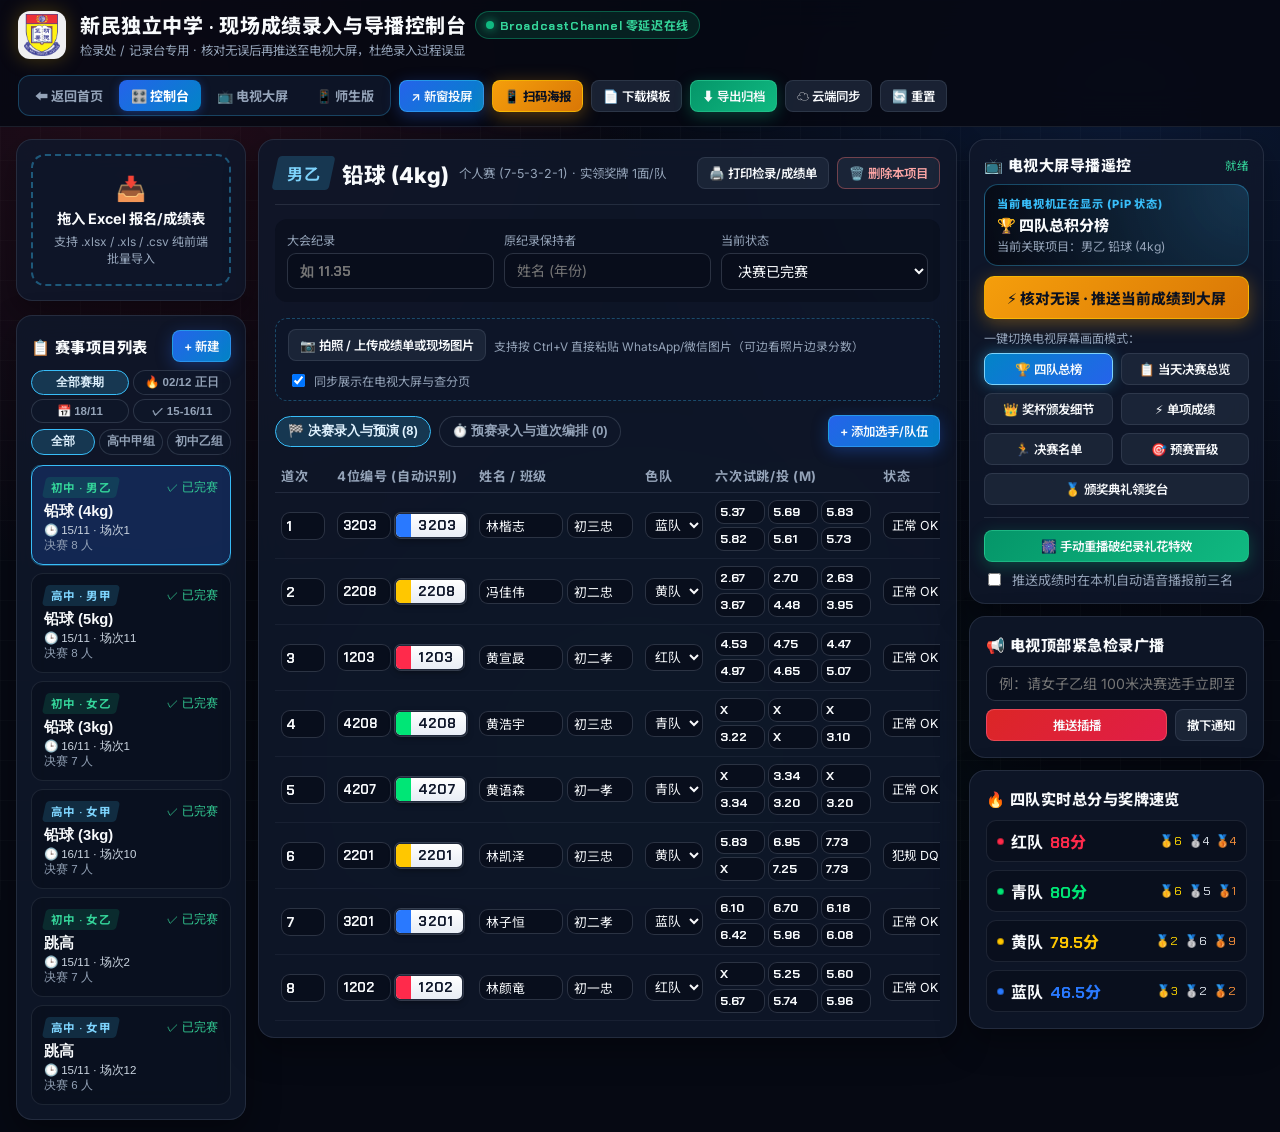
==== commit a7dd1711: "feat: 在控制台新增删除本项目按钮（含二次确认与自动云同步）" ====
--- a/admin.html
+++ b/admin.html
@@ -561,6 +561,7 @@
             '</div>' +
             '<div class="no-print" style="display:flex; gap:8px;">' +
               '<button class="btn btn-sm" id="btn-print-sheet">🖨️ 打印检录/成绩单</button>' +
+              '<button class="btn btn-sm" id="btn-delete-event" style="color:#fca5a5; border-color:rgba(248,113,113,0.4);" title="删除此项目（例如测试项目）">🗑️ 删除本项目</button>' +
             '</div>' +
           '</div>' +
 
@@ -763,6 +764,24 @@
         if (e.target.id === 'tab-stage-final') { activeStage = 'final'; renderWorkspace(); return; }
         if (e.target.id === 'tab-stage-prelim') { activeStage = 'prelim'; renderWorkspace(); return; }
         if (e.target.id === 'btn-print-sheet') { window.print(); return; }
+        if (e.target.id === 'btn-delete-event') {
+          if (!confirm('确定要删除项目【' + ev.group + ' ' + ev.name + '】吗？删除后将从列表移除并同步更新。')) return;
+          var delEventIdx = (state.events || []).findIndex(function (x) { return x.id === ev.id; });
+          if (delEventIdx !== -1) {
+            state.events.splice(delEventIdx, 1);
+            selectedEventId = (state.events[Math.min(delEventIdx, state.events.length - 1)] || {}).id || null;
+            if (tvCmd && tvCmd.eventId === ev.id) {
+              tvCmd.eventId = selectedEventId || '';
+              if (state.meta && state.meta.remoteTvCommand) state.meta.remoteTvCommand.eventId = tvCmd.eventId;
+            }
+            persistAndSyncLocal(true);
+            renderEventsSidebar();
+            renderWorkspace();
+            maybeAutoPushGitHub();
+            S.showToast('🗑️ 已删除项目【' + ev.group + ' ' + ev.name + '】');
+          }
+          return;
+        }
         if (e.target.id === 'btn-del-ev-photo') {
           delete ev.eventPhoto;
           persistAndSyncLocal(true);
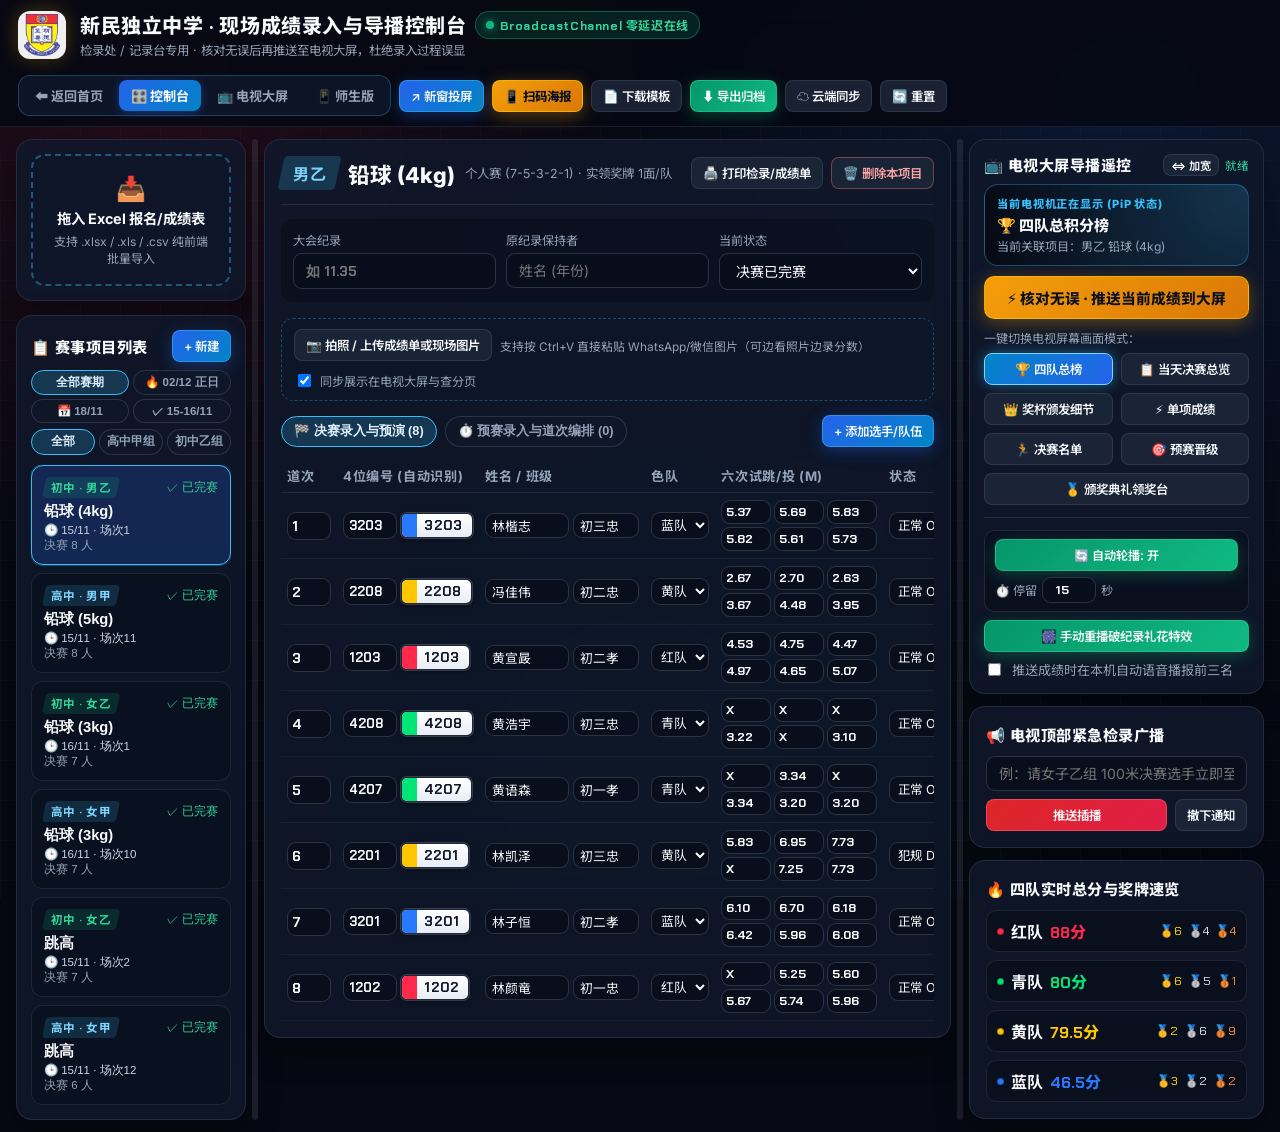
==== commit 1e82029f: "feat: 控制台新增远程大屏自动轮播开关、自定义推送停留秒数及左右面板自由拖拽调宽" ====
--- a/admin.html
+++ b/admin.html
@@ -8,7 +8,7 @@
   <link rel="preconnect" href="https://fonts.gstatic.com" crossorigin />
   <link href="https://fonts.googleapis.com/css2?family=Chakra+Petch:wght@600;700;800&family=Inter:wght@400;500;600;700&family=Noto+Sans+SC:wght@400;500;700;900&display=swap" rel="stylesheet" />
   <link rel="stylesheet" href="https://cdnjs.cloudflare.com/ajax/libs/animate.css/4.1.1/animate.min.css" />
-  <link rel="stylesheet" href="./css/style.css?v=20261126v1" />
+  <link rel="stylesheet" href="./css/style.css?v=20261126v2" />
   <script src="https://cdn.sheetjs.com/xlsx-0.20.2/package/dist/xlsx.full.min.js"></script>
   <script src="https://cdnjs.cloudflare.com/ajax/libs/qrcodejs/1.0.0/qrcode.min.js"></script>
 </head>
@@ -78,15 +78,22 @@
       </div>
     </aside>
 
+    <div class="admin-resizer no-print" id="resizer-left" title="左右拖动调整左侧栏宽度（双击恢复默认）"></div>
+
     <!-- 中栏：核心成绩录入与自动计算工作台 -->
     <section class="glass-panel" style="padding:16px;" id="admin-workspace"></section>
+
+    <div class="admin-resizer no-print" id="resizer-right" title="左右拖动调整右侧导播栏宽度（双击恢复默认）"></div>
 
     <!-- 右栏：大屏导播遥控与积分速览 -->
     <aside class="admin-director-col no-print" style="display:flex; flex-direction:column; gap:12px;">
       <div class="glass-panel" style="padding:14px;">
         <div class="section-header" style="margin-bottom:8px;">
           <h3 class="section-title" style="font-size:0.94rem;">📺 电视大屏导播遥控</h3>
-          <span style="font-size:0.72rem; color:#34d399;" id="director-sync-hint">就绪</span>
+          <div style="display:flex; align-items:center; gap:6px;">
+            <button type="button" class="btn btn-sm" id="btn-toggle-director-width" style="padding:2px 7px; font-size:0.7rem;" title="一键切换导播栏宽/窄（也可拖动左边缘自由调宽）">⇔ 加宽</button>
+            <span style="font-size:0.72rem; color:#34d399;" id="director-sync-hint">就绪</span>
+          </div>
         </div>
 
         <!-- PiP 电视画面实时状态预览 -->
@@ -112,6 +119,14 @@
         </div>
 
         <div style="display:flex; flex-direction:column; gap:8px; margin-top:12px; padding-top:12px; border-top:1px solid var(--border-subtle);">
+          <div style="display:flex; align-items:center; justify-content:space-between; gap:6px; flex-wrap:wrap; padding:8px 10px; border-radius:10px; background:rgba(9,14,28,0.68); border:1px solid rgba(148,163,184,0.18);">
+            <button type="button" class="btn btn-sm btn-emerald" id="btn-remote-autocycle" style="flex:1; min-width:128px; justify-content:center; font-size:0.76rem;" title="一键遥控本地与线上大屏是否开启自动轮播">🔄 自动轮播: 开</button>
+            <label style="display:inline-flex; align-items:center; gap:5px; font-size:0.76rem; color:var(--text-secondary); white-space:nowrap;">
+              <span>⏱️ 停留</span>
+              <input type="number" id="input-push-hold-sec" class="input-control input-mono" min="5" max="300" step="1" value="15" style="width:54px; padding:4px 5px; font-size:0.78rem; text-align:center;" title="推送新画面后停留多少秒再恢复轮播" />
+              <span>秒</span>
+            </label>
+          </div>
           <button class="btn btn-sm btn-emerald" id="btn-trigger-fanfare">🎆 手动重播破纪录礼花特效</button>
           <label style="display:flex; align-items:center; gap:8px; font-size:0.82rem; cursor:pointer; color:var(--text-secondary);">
             <input type="checkbox" id="chk-auto-tts" />
@@ -303,7 +318,7 @@
 
   <datalist id="sinmin-student-datalist"></datalist>
   <script src="./student-directory/students-map.js"></script>
-  <script src="./js/core.js?v=20261126v1"></script>
+  <script src="./js/core.js?v=20261126v2"></script>
   <script>
     (function () {
       var S = window.SinMinSports;
@@ -407,6 +422,16 @@
         });
 
         document.getElementById('input-urgent-notice').value = tvCmd.urgentNotice || '';
+        var remoteCycleOn = tvCmd.autoCycle !== false;
+        var cycleBtn = document.getElementById('btn-remote-autocycle');
+        if (cycleBtn) {
+          cycleBtn.textContent = remoteCycleOn ? '🔄 自动轮播: 开' : '⏸ 自动轮播: 关';
+          cycleBtn.classList.toggle('btn-emerald', remoteCycleOn);
+        }
+        var holdInput = document.getElementById('input-push-hold-sec');
+        if (holdInput && document.activeElement !== holdInput) {
+          holdInput.value = Math.max(5, Math.min(300, Number(tvCmd.pushHoldSeconds) || 15));
+        }
 
         var standings = S.computeStandings(state);
         var miniEl = document.getElementById('admin-mini-standings');
@@ -887,6 +912,102 @@
         maybeAutoPushGitHub();
       }
 
+      function getDirectorHoldSeconds() {
+        var el = document.getElementById('input-push-hold-sec');
+        var v = el ? parseInt(el.value, 10) : 15;
+        if (isNaN(v) || v < 5) v = 5;
+        if (v > 300) v = 300;
+        if (el) el.value = v;
+        return v;
+      }
+
+      document.getElementById('btn-remote-autocycle').addEventListener('click', function () {
+        var nextOn = !(tvCmd.autoCycle !== false);
+        syncRemoteTvCommand({ autoCycle: nextOn, pushHoldSeconds: getDirectorHoldSeconds() });
+        S.showToast(nextOn ? '🔄 已开启大屏自动轮播 (1➔3➔4➔7)' : '⏸ 已关闭大屏自动轮播（大屏将锁定当前画面）');
+      });
+
+      document.getElementById('input-push-hold-sec').addEventListener('change', function () {
+        var sec = getDirectorHoldSeconds();
+        syncRemoteTvCommand({ pushHoldSeconds: sec });
+        S.showToast('⏱️ 已设置大屏推送停留时间为 ' + sec + ' 秒');
+      });
+
+      // 控制台左右面板自由拖拽调宽 + 一键宽/窄切换
+      (function initAdminResizers() {
+        var layout = document.querySelector('.admin-layout');
+        var leftResizer = document.getElementById('resizer-left');
+        var rightResizer = document.getElementById('resizer-right');
+        var widthToggleBtn = document.getElementById('btn-toggle-director-width');
+        if (!layout) return;
+
+        function applyWidths(lw, rw) {
+          if (lw) {
+            layout.style.setProperty('--admin-left-w', lw + 'px');
+            try { localStorage.setItem('sinmin_admin_left_w', String(lw)); } catch (e) {}
+          }
+          if (rw) {
+            layout.style.setProperty('--admin-right-w', rw + 'px');
+            try { localStorage.setItem('sinmin_admin_right_w', String(rw)); } catch (e) {}
+            if (widthToggleBtn) widthToggleBtn.textContent = rw >= 350 ? '⇔ 还原' : '⇔ 加宽';
+          }
+        }
+
+        try {
+          var savedL = parseInt(localStorage.getItem('sinmin_admin_left_w'), 10);
+          var savedR = parseInt(localStorage.getItem('sinmin_admin_right_w'), 10);
+          if (savedL >= 180 && savedL <= 380) applyWidths(savedL, null);
+          if (savedR >= 240 && savedR <= 520) applyWidths(null, savedR);
+        } catch (e) {}
+
+        function bindDrag(resizerEl, side) {
+          if (!resizerEl) return;
+          resizerEl.addEventListener('mousedown', function (e) {
+            e.preventDefault();
+            var startX = e.clientX;
+            var rect = layout.getBoundingClientRect();
+            var curL = parseInt(getComputedStyle(layout).getPropertyValue('--admin-left-w'), 10) || 230;
+            var curR = parseInt(getComputedStyle(layout).getPropertyValue('--admin-right-w'), 10) || 295;
+            resizerEl.classList.add('is-dragging');
+            document.body.classList.add('admin-resizing');
+
+            function onMove(ev) {
+              var dx = ev.clientX - startX;
+              if (side === 'left') {
+                var nextL = Math.max(180, Math.min(380, curL + dx));
+                applyWidths(nextL, null);
+              } else {
+                var maxR = Math.min(520, Math.max(320, Math.round(rect.width * 0.42)));
+                var nextR = Math.max(240, Math.min(maxR, curR - dx));
+                applyWidths(null, nextR);
+              }
+            }
+            function onUp() {
+              resizerEl.classList.remove('is-dragging');
+              document.body.classList.remove('admin-resizing');
+              document.removeEventListener('mousemove', onMove);
+              document.removeEventListener('mouseup', onUp);
+            }
+            document.addEventListener('mousemove', onMove);
+            document.addEventListener('mouseup', onUp);
+          });
+          resizerEl.addEventListener('dblclick', function () {
+            if (side === 'left') applyWidths(230, null);
+            else applyWidths(null, 295);
+          });
+        }
+
+        bindDrag(leftResizer, 'left');
+        bindDrag(rightResizer, 'right');
+
+        if (widthToggleBtn) {
+          widthToggleBtn.addEventListener('click', function () {
+            var curR = parseInt(getComputedStyle(layout).getPropertyValue('--admin-right-w'), 10) || 295;
+            applyWidths(null, curR >= 350 ? 295 : 385);
+          });
+        }
+      })();
+
       // 导播遥控：推送成绩到大屏
       document.getElementById('btn-push-results-tv').addEventListener('click', function () {
         var ev = getSelectedEvent();
@@ -896,7 +1017,7 @@
         }
 
         var targetMode = activeStage === 'prelim' ? 'qualifiers' : 'live_results';
-        syncRemoteTvCommand({ mode: targetMode, eventId: ev.id });
+        syncRemoteTvCommand({ mode: targetMode, eventId: ev.id, pushHoldSeconds: getDirectorHoldSeconds() });
 
         // 若配置了 Google Apps Script Webhook，则同步写入云端表格
         if (state.meta && state.meta.googleAppsScriptUrl) {
--- a/css/style.css
+++ b/css/style.css
@@ -1230,12 +1230,31 @@
   margin: 0 auto;
   padding: 12px 16px;
   display: grid;
-  grid-template-columns: 230px minmax(0, 1fr) 295px;
-  gap: 12px;
+  grid-template-columns: var(--admin-left-w, 230px) 6px minmax(0, 1fr) 6px var(--admin-right-w, 295px);
+  gap: 6px;
   align-items: start;
 }
 .admin-layout > * {
   min-width: 0;
+}
+.admin-resizer {
+  width: 6px;
+  align-self: stretch;
+  min-height: 360px;
+  cursor: col-resize;
+  border-radius: 999px;
+  background: rgba(148, 163, 184, 0.14);
+  transition: background 0.16s ease, box-shadow 0.16s ease;
+  position: relative;
+}
+.admin-resizer:hover,
+.admin-resizer.is-dragging {
+  background: rgba(56, 189, 248, 0.65);
+  box-shadow: 0 0 10px rgba(56, 189, 248, 0.45);
+}
+body.admin-resizing {
+  user-select: none;
+  cursor: col-resize !important;
 }
 #admin-entry-table th,
 #admin-entry-table td {
@@ -1708,6 +1727,10 @@
 @media (max-width: 1120px) {
   .admin-layout {
     grid-template-columns: minmax(0, 1fr);
+    gap: 12px;
+  }
+  .admin-resizer {
+    display: none;
   }
   .admin-sidebar-events {
     max-height: 260px;
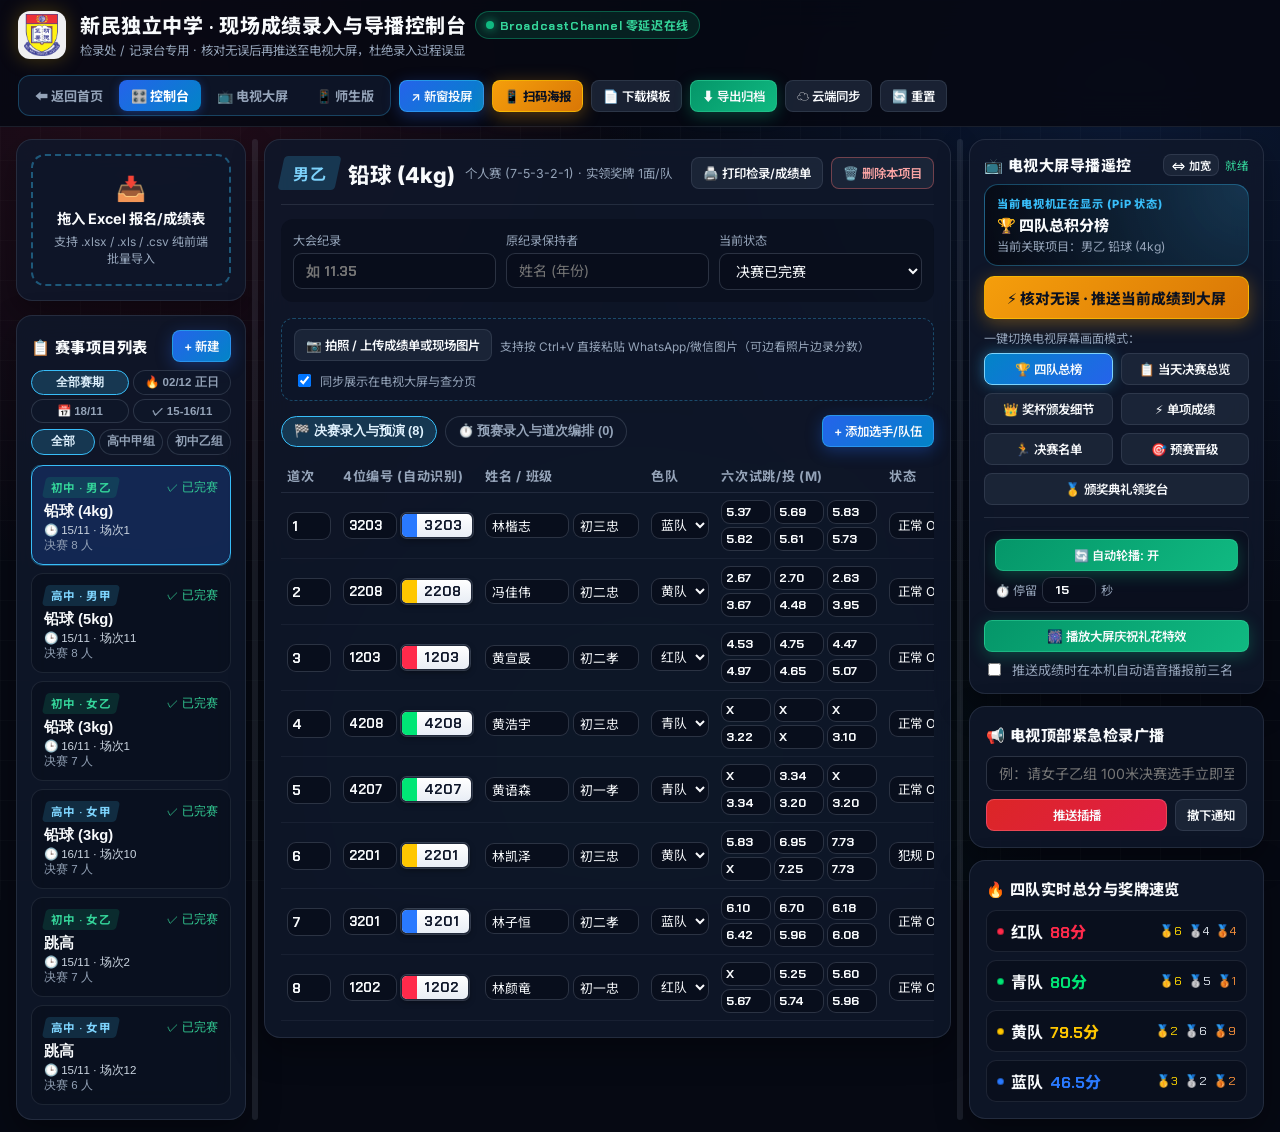
==== commit ec902efe: "fix: 修复未破大会纪录时点击礼花按钮误弹破纪录全屏横幅的问题" ====
--- a/admin.html
+++ b/admin.html
@@ -127,7 +127,7 @@
               <span>秒</span>
             </label>
           </div>
-          <button class="btn btn-sm btn-emerald" id="btn-trigger-fanfare">🎆 手动重播破纪录礼花特效</button>
+          <button class="btn btn-sm btn-emerald" id="btn-trigger-fanfare" title="仅在真实破大会纪录时弹出破纪录横幅，普通项目仅放庆祝礼花">🎆 播放大屏庆祝礼花特效</button>
           <label style="display:flex; align-items:center; gap:8px; font-size:0.82rem; cursor:pointer; color:var(--text-secondary);">
             <input type="checkbox" id="chk-auto-tts" />
             <span>推送成绩时在本机自动语音播报前三名</span>
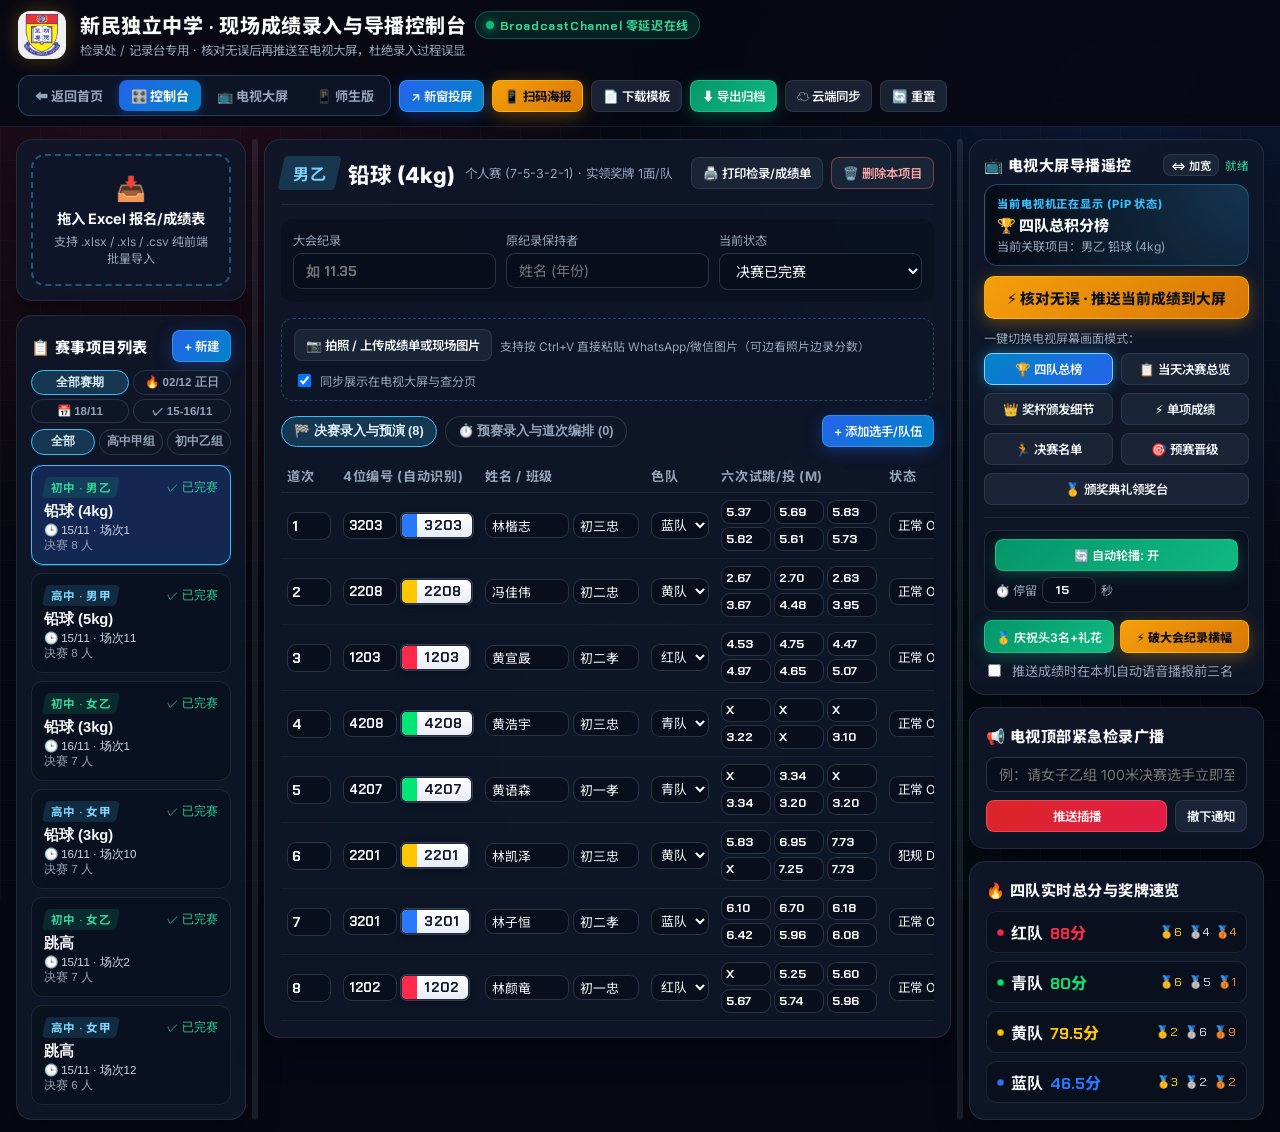
==== commit b940cafd: "feat: 控制台拆分「庆祝头3名+礼花」与「破大会纪录横幅」双按钮并双屏同步" ====
--- a/admin.html
+++ b/admin.html
@@ -127,7 +127,10 @@
               <span>秒</span>
             </label>
           </div>
-          <button class="btn btn-sm btn-emerald" id="btn-trigger-fanfare" title="仅在真实破大会纪录时弹出破纪录横幅，普通项目仅放庆祝礼花">🎆 播放大屏庆祝礼花特效</button>
+          <div style="display:grid; grid-template-columns:repeat(2, minmax(0, 1fr)); gap:6px;">
+            <button type="button" class="btn btn-sm btn-emerald" id="btn-celebrate-top3" style="justify-content:center; font-size:0.75rem; padding:7px 6px;" title="切到领奖台显示头3名并播放庆祝礼花">🥇 庆祝头3名+礼花</button>
+            <button type="button" class="btn btn-sm btn-gold" id="btn-celebrate-record" style="justify-content:center; font-size:0.75rem; padding:7px 6px;" title="弹出金色全屏「破大会纪录」横幅与金色礼花">⚡ 破大会纪录横幅</button>
+          </div>
           <label style="display:flex; align-items:center; gap:8px; font-size:0.82rem; cursor:pointer; color:var(--text-secondary);">
             <input type="checkbox" id="chk-auto-tts" />
             <span>推送成绩时在本机自动语音播报前三名</span>
@@ -1047,10 +1050,34 @@
         S.showToast('📺 电视大屏已切换至：' + S.TV_MODES[mode].label);
       });
 
-      document.getElementById('btn-trigger-fanfare').addEventListener('click', function () {
+      document.getElementById('btn-celebrate-top3').addEventListener('click', function () {
         var ev = getSelectedEvent();
-        syncRemoteTvCommand({ mode: 'live_results', eventId: ev ? ev.id : '', playFanfareAt: Date.now() });
-        S.showToast('🎆 已向本地与云端电视大屏发送礼花庆祝指令！');
+        syncRemoteTvCommand({
+          mode: 'podium',
+          eventId: ev ? ev.id : '',
+          playFanfareAt: Date.now(),
+          fanfareType: 'top3',
+          pushHoldSeconds: getDirectorHoldSeconds()
+        });
+        S.showToast('🥇 已向本地与云端大屏推送头3名领奖台与庆祝礼花！');
+      });
+
+      document.getElementById('btn-celebrate-record').addEventListener('click', function () {
+        var ev = getSelectedEvent();
+        if (!ev) return;
+        var computed = S.calculateEntries(ev.finalEntries || [], ev, true);
+        var hasRec = computed.some(function (x) { return x.isRecord; });
+        if (!hasRec && !confirm('当前项目【' + ev.group + ' ' + ev.name + '】尚未检测到破大会纪录，确定仍要弹出「破大会纪录」金色横幅吗？')) {
+          return;
+        }
+        syncRemoteTvCommand({
+          mode: 'live_results',
+          eventId: ev.id,
+          playFanfareAt: Date.now(),
+          fanfareType: 'record',
+          pushHoldSeconds: getDirectorHoldSeconds()
+        });
+        S.showToast('⚡ 已向本地与云端大屏发送破大会纪录金色横幅！');
       });
 
       // 紧急检录通知
